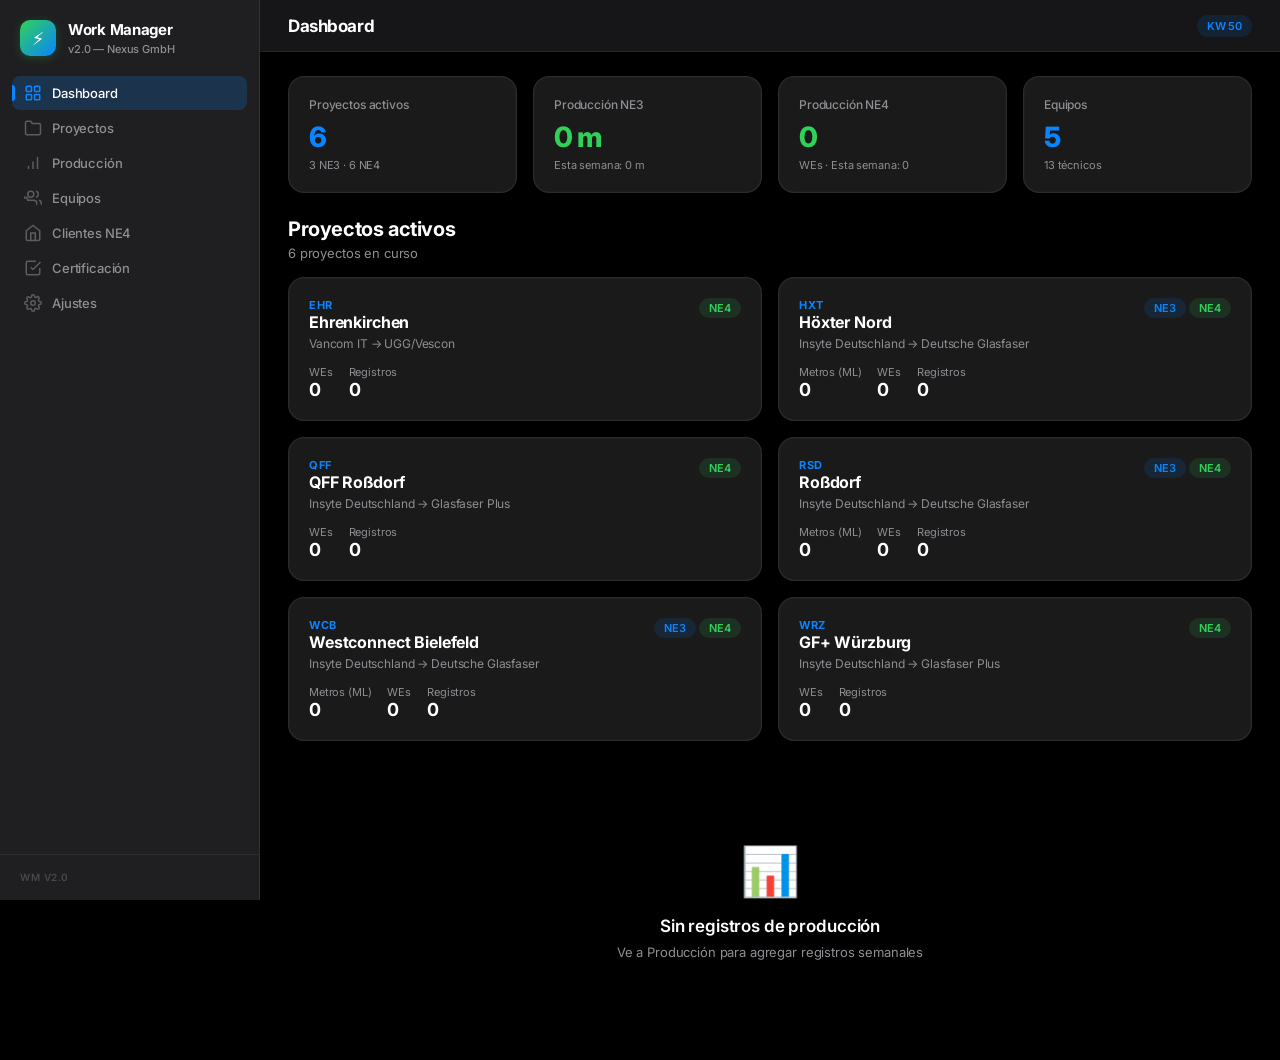
==== index.html @ af204b36 "feat: Work Manager v2 — complete PWA with all views - Apple-inspired dark theme (frosted glass, Inte" ====
<!DOCTYPE html>
<html lang="es">
<head>
    <meta charset="UTF-8">
    <meta name="viewport" content="width=device-width, initial-scale=1.0, viewport-fit=cover">
    <meta name="theme-color" content="#000000">
    <meta name="apple-mobile-web-app-capable" content="yes">
    <meta name="apple-mobile-web-app-status-bar-style" content="black-translucent">
    <title>Work Manager v2</title>
    <link rel="manifest" href="manifest.json">
    <link rel="icon" href="data:image/svg+xml,<svg xmlns='http://www.w3.org/2000/svg' viewBox='0 0 100 100'><text y='.9em' font-size='90'>⚡</text></svg>">
    <link href="https://fonts.googleapis.com/css2?family=Inter:wght@400;500;600;700;800&display=swap" rel="stylesheet">
    <link rel="stylesheet" href="css/main.css">
</head>
<body>
    <!-- Sidebar -->
    <aside class="sidebar" id="sidebar">
        <div class="sidebar-header">
            <div class="sidebar-brand">
                <div class="brand-icon">⚡</div>
                <div>
                    <h2>Work Manager</h2>
                    <span class="brand-sub">v2.0 — Nexus GmbH</span>
                </div>
            </div>
        </div>
        <nav class="sidebar-nav">
            <a class="nav-item active" data-view="dashboard" onclick="window.navigate('dashboard')">
                <svg viewBox="0 0 24 24" fill="none" stroke="currentColor" stroke-width="2"><rect x="3" y="3" width="7" height="7" rx="1"/><rect x="14" y="3" width="7" height="7" rx="1"/><rect x="3" y="14" width="7" height="7" rx="1"/><rect x="14" y="14" width="7" height="7" rx="1"/></svg>
                Dashboard
            </a>
            <a class="nav-item" data-view="projects" onclick="window.navigate('projects')">
                <svg viewBox="0 0 24 24" fill="none" stroke="currentColor" stroke-width="2"><path d="M22 19a2 2 0 01-2 2H4a2 2 0 01-2-2V5a2 2 0 012-2h5l2 3h9a2 2 0 012 2z"/></svg>
                Proyectos
            </a>
            <a class="nav-item" data-view="production" onclick="window.navigate('production')">
                <svg viewBox="0 0 24 24" fill="none" stroke="currentColor" stroke-width="2"><path d="M12 20V10M18 20V4M6 20v-4"/></svg>
                Producción
            </a>
            <a class="nav-item" data-view="teams" onclick="window.navigate('teams')">
                <svg viewBox="0 0 24 24" fill="none" stroke="currentColor" stroke-width="2"><path d="M17 21v-2a4 4 0 00-4-4H5a4 4 0 00-4-4v2"/><circle cx="9" cy="7" r="4"/><path d="M23 21v-2a4 4 0 00-3-3.87M16 3.13a4 4 0 010 7.75"/></svg>
                Equipos
            </a>
            <a class="nav-item" data-view="clients" onclick="window.navigate('clients')">
                <svg viewBox="0 0 24 24" fill="none" stroke="currentColor" stroke-width="2"><path d="M3 9l9-7 9 7v11a2 2 0 01-2 2H5a2 2 0 01-2-2z"/><polyline points="9 22 9 12 15 12 15 22"/></svg>
                Clientes NE4
            </a>
            <a class="nav-item" data-view="certification" onclick="window.navigate('certification')">
                <svg viewBox="0 0 24 24" fill="none" stroke="currentColor" stroke-width="2"><path d="M9 11l3 3L22 4"/><path d="M21 12v7a2 2 0 01-2 2H5a2 2 0 01-2-2V5a2 2 0 012-2h11"/></svg>
                Certificación
            </a>
            <a class="nav-item" data-view="settings" onclick="window.navigate('settings')">
                <svg viewBox="0 0 24 24" fill="none" stroke="currentColor" stroke-width="2"><circle cx="12" cy="12" r="3"/><path d="M19.4 15a1.65 1.65 0 00.33 1.82l.06.06a2 2 0 010 2.83 2 2 0 01-2.83 0l-.06-.06a1.65 1.65 0 00-1.82-.33 1.65 1.65 0 00-1 1.51V21a2 2 0 01-4 0v-.09A1.65 1.65 0 009 19.4a1.65 1.65 0 00-1.82.33l-.06.06a2 2 0 01-2.83-2.83l.06-.06A1.65 1.65 0 004.68 15a1.65 1.65 0 00-1.51-1H3a2 2 0 010-4h.09A1.65 1.65 0 004.6 9a1.65 1.65 0 00-.33-1.82l-.06-.06a2 2 0 012.83-2.83l.06.06A1.65 1.65 0 009 4.68a1.65 1.65 0 001-1.51V3a2 2 0 014 0v.09a1.65 1.65 0 001 1.51 1.65 1.65 0 001.82-.33l.06-.06a2 2 0 012.83 2.83l-.06.06A1.65 1.65 0 0019.4 9a1.65 1.65 0 001.51 1H21a2 2 0 010 4h-.09a1.65 1.65 0 00-1.51 1z"/></svg>
                Ajustes
            </a>
        </nav>
        <div class="sidebar-footer">
            <span class="version-label">WM v2.0</span>
        </div>
    </aside>
    <div class="sidebar-overlay" id="sidebarOverlay" onclick="window.toggleSidebar()"></div>

    <!-- Main -->
    <main class="main">
        <header class="topbar">
            <div class="topbar-left">
                <button class="menu-toggle" onclick="window.toggleSidebar()">
                    <svg width="20" height="20" viewBox="0 0 24 24" fill="none" stroke="currentColor" stroke-width="2"><line x1="3" y1="12" x2="21" y2="12"/><line x1="3" y1="6" x2="21" y2="6"/><line x1="3" y1="18" x2="21" y2="18"/></svg>
                </button>
                <h1 id="pageTitle">Dashboard</h1>
            </div>
            <div class="topbar-right">
                <span class="kw-badge" id="currentKW"></span>
            </div>
        </header>
        <div class="content">
            <div id="view-dashboard" class="view active"></div>
            <div id="view-projects" class="view"></div>
            <div id="view-production" class="view"></div>
            <div id="view-teams" class="view"></div>
            <div id="view-clients" class="view"></div>
            <div id="view-certification" class="view"></div>
            <div id="view-settings" class="view"></div>
        </div>
    </main>

    <!-- Modal -->
    <div class="modal-overlay" id="modalOverlay" onclick="window.closeModal()">
        <div class="modal" onclick="event.stopPropagation()">
            <div class="modal-header">
                <h3 id="modalTitle"></h3>
                <button class="modal-close" onclick="window.closeModal()">&times;</button>
            </div>
            <div class="modal-body" id="modalBody"></div>
            <div class="modal-footer" id="modalFooter"></div>
        </div>
    </div>

    <!-- Toast -->
    <div id="toastContainer" class="toast-container"></div>

    <script src="data/projects.js"></script>
    <script src="data/prices.js"></script>
    <script src="js/i18n.js"></script>
    <script src="js/db.js"></script>
    <script src="js/app.js"></script>
    <script src="js/dashboard.js"></script>
    <script src="js/projects.js"></script>
    <script src="js/production.js"></script>
    <script src="js/teams.js"></script>
    <script src="js/clients.js"></script>
    <script src="js/certification.js"></script>
    <script src="js/settings.js"></script>
</body>
</html>
---- css/main.css ----
/* ============================================
   WORK MANAGER v2.0 — Apple-Inspired Dark Theme
   ============================================ */

:root {
    --bg-primary: #000000;
    --bg-secondary: #1c1c1e;
    --bg-tertiary: #2c2c2e;
    --bg-card: rgba(44, 44, 46, 0.6);
    --bg-hover: rgba(255, 255, 255, 0.06);
    --bg-glass: rgba(44, 44, 46, 0.72);
    --border: rgba(255, 255, 255, 0.08);
    --border-light: rgba(255, 255, 255, 0.12);
    --separator: rgba(255, 255, 255, 0.06);

    --green: #30d158;
    --green-dim: rgba(48, 209, 88, 0.12);
    --blue: #0a84ff;
    --blue-dim: rgba(10, 132, 255, 0.12);
    --orange: #ff9f0a;
    --orange-dim: rgba(255, 159, 10, 0.12);
    --red: #ff453a;
    --red-dim: rgba(255, 69, 58, 0.12);
    --yellow: #ffd60a;
    --purple: #bf5af2;
    --cyan: #64d2ff;
    --teal: #6ac4dc;

    --text-primary: #ffffff;
    --text-secondary: #8e8e93;
    --text-tertiary: #48484a;

    --radius: 12px;
    --radius-sm: 8px;
    --radius-lg: 16px;
    --radius-xl: 20px;

    --sidebar-w: 260px;
    --topbar-h: 52px;

    --ease: cubic-bezier(0.25, 0.46, 0.45, 0.94);
    --spring: cubic-bezier(0.34, 1.56, 0.64, 1);
    --transition: 0.22s var(--ease);

    --shadow-sm: 0 1px 3px rgba(0,0,0,0.4), 0 0 0 0.5px rgba(255,255,255,0.04) inset;
    --shadow-md: 0 4px 16px rgba(0,0,0,0.5), 0 0 0 0.5px rgba(255,255,255,0.04) inset;
    --shadow-lg: 0 16px 48px rgba(0,0,0,0.6), 0 0 0 0.5px rgba(255,255,255,0.06) inset;
}

*, *::before, *::after { margin: 0; padding: 0; box-sizing: border-box; }
html { font-size: 14px; -webkit-text-size-adjust: 100%; }
body {
    font-family: 'Inter', -apple-system, BlinkMacSystemFont, system-ui, sans-serif;
    background: var(--bg-primary);
    color: var(--text-primary);
    display: flex;
    min-height: 100vh;
    overflow-x: hidden;
    -webkit-font-smoothing: antialiased;
    letter-spacing: -0.01em;
}

::-webkit-scrollbar { width: 7px; height: 7px; }
::-webkit-scrollbar-track { background: transparent; }
::-webkit-scrollbar-thumb { background: rgba(255,255,255,0.15); border-radius: 4px; }

/* ===== SIDEBAR ===== */
.sidebar {
    width: var(--sidebar-w);
    background: var(--bg-glass);
    backdrop-filter: blur(40px) saturate(180%);
    -webkit-backdrop-filter: blur(40px) saturate(180%);
    border-right: 0.5px solid var(--border);
    display: flex;
    flex-direction: column;
    position: fixed;
    height: 100vh;
    z-index: 100;
    transition: transform 0.35s var(--ease);
}

.sidebar-header { padding: 20px 20px 16px; }
.sidebar-brand { display: flex; align-items: center; gap: 12px; }
.brand-icon {
    width: 36px; height: 36px;
    background: linear-gradient(135deg, #30d158, #0a84ff);
    border-radius: 10px;
    display: flex; align-items: center; justify-content: center;
    font-size: 18px;
    box-shadow: 0 2px 8px rgba(48, 209, 88, 0.25);
}
.sidebar-brand h2 { font-size: 15px; font-weight: 700; letter-spacing: -0.02em; }
.brand-sub { font-size: 11px; color: var(--text-secondary); font-weight: 500; }

.sidebar-nav {
    flex: 1; padding: 4px 12px; overflow-y: auto;
    display: flex; flex-direction: column; gap: 1px;
}

.nav-item {
    display: flex; align-items: center; gap: 10px;
    padding: 8px 12px; cursor: pointer;
    color: var(--text-secondary); border-radius: 8px;
    transition: all var(--transition);
    text-decoration: none; font-size: 13px; font-weight: 500;
    position: relative;
}
.nav-item:hover { background: var(--bg-hover); color: var(--text-primary); }
.nav-item.active { color: #fff; background: rgba(10, 132, 255, 0.2); }
.nav-item.active::before {
    content: ''; position: absolute; left: 0; top: 50%; transform: translateY(-50%);
    width: 3px; height: 16px; background: var(--blue); border-radius: 0 3px 3px 0;
}
.nav-item svg { width: 18px; height: 18px; flex-shrink: 0; opacity: 0.55; }
.nav-item:hover svg { opacity: 0.8; }
.nav-item.active svg { opacity: 1; color: var(--blue); }

.sidebar-footer {
    padding: 12px 20px 16px;
    border-top: 0.5px solid var(--separator);
}
.version-label { font-size: 10px; color: var(--text-tertiary); font-weight: 600; letter-spacing: 0.5px; text-transform: uppercase; }

.sidebar-overlay {
    display: none; position: fixed; inset: 0;
    background: rgba(0,0,0,0.5); z-index: 99;
    backdrop-filter: blur(4px);
}

/* ===== MAIN ===== */
.main {
    margin-left: var(--sidebar-w); flex: 1;
    min-height: 100vh; display: flex; flex-direction: column;
    background: var(--bg-primary);
}

.topbar {
    height: var(--topbar-h); padding: 0 28px;
    display: flex; align-items: center; justify-content: space-between;
    background: rgba(28, 28, 30, 0.8);
    backdrop-filter: blur(20px) saturate(180%);
    -webkit-backdrop-filter: blur(20px) saturate(180%);
    border-bottom: 0.5px solid var(--separator);
    position: sticky; top: 0; z-index: 50;
}
.topbar-left { display: flex; align-items: center; gap: 14px; }
.topbar-left h1 { font-size: 17px; font-weight: 700; letter-spacing: -0.025em; }
.topbar-right { display: flex; align-items: center; gap: 10px; }

.menu-toggle {
    display: none; background: none; border: none;
    color: var(--text-primary); cursor: pointer; padding: 6px; border-radius: 8px;
}

.kw-badge {
    font-size: 11px; font-weight: 600; color: var(--blue);
    background: var(--blue-dim); padding: 4px 10px; border-radius: 20px;
}

.content { flex: 1; padding: 24px 28px 40px; max-width: 1400px; width: 100%; }

.view { display: none; animation: viewFadeIn 0.3s var(--ease); }
.view.active { display: block; }
@keyframes viewFadeIn {
    from { opacity: 0; transform: translateY(8px); }
    to { opacity: 1; transform: none; }
}

/* ===== CARDS ===== */
.card {
    background: var(--bg-card);
    backdrop-filter: blur(20px);
    -webkit-backdrop-filter: blur(20px);
    border: 0.5px solid var(--border);
    border-radius: var(--radius-lg);
    padding: 20px;
    box-shadow: var(--shadow-sm);
    transition: all var(--transition);
}
.card:hover { border-color: var(--border-light); }
.card-header { display: flex; align-items: center; justify-content: space-between; margin-bottom: 16px; }
.card-title { font-size: 13px; font-weight: 600; color: var(--text-secondary); text-transform: uppercase; letter-spacing: 0.5px; }

/* ===== KPI CARDS ===== */
.kpi-grid { display: grid; grid-template-columns: repeat(auto-fit, minmax(200px, 1fr)); gap: 16px; margin-bottom: 24px; }
.kpi-card {
    background: var(--bg-card);
    backdrop-filter: blur(20px);
    border: 0.5px solid var(--border);
    border-radius: var(--radius-lg);
    padding: 20px;
    box-shadow: var(--shadow-sm);
}
.kpi-label { font-size: 12px; color: var(--text-secondary); font-weight: 500; margin-bottom: 8px; }
.kpi-value { font-size: 28px; font-weight: 800; letter-spacing: -0.03em; }
.kpi-sub { font-size: 11px; color: var(--text-secondary); margin-top: 4px; }
.kpi-value.green { color: var(--green); }
.kpi-value.blue { color: var(--blue); }
.kpi-value.orange { color: var(--orange); }
.kpi-value.red { color: var(--red); }

/* ===== BUTTONS ===== */
.btn {
    padding: 8px 18px; border: none; border-radius: 20px;
    cursor: pointer; font-size: 13px; font-weight: 600;
    transition: all var(--transition); display: inline-flex;
    align-items: center; gap: 6px;
}
.btn-primary { background: var(--blue); color: #fff; }
.btn-primary:hover { background: #0070e0; }
.btn-secondary { background: var(--bg-tertiary); color: var(--text-primary); border: 0.5px solid var(--border); }
.btn-secondary:hover { background: var(--bg-hover); }
.btn-success { background: var(--green); color: #000; }
.btn-danger { background: var(--red); color: #fff; }
.btn-sm { padding: 5px 12px; font-size: 12px; }
.btn-icon { padding: 6px 10px; }

/* ===== TABLES ===== */
.table-wrap { overflow-x: auto; border-radius: var(--radius); border: 0.5px solid var(--border); }
table { width: 100%; border-collapse: collapse; font-size: 13px; }
thead th {
    background: var(--bg-secondary); padding: 10px 14px;
    text-align: left; font-weight: 600; color: var(--text-secondary);
    font-size: 11px; text-transform: uppercase; letter-spacing: 0.5px;
    border-bottom: 0.5px solid var(--border); white-space: nowrap;
}
tbody td {
    padding: 10px 14px; border-bottom: 0.5px solid var(--separator);
    color: var(--text-primary);
}
tbody tr:hover { background: var(--bg-hover); }
tbody tr:last-child td { border-bottom: none; }

/* ===== FORMS ===== */
.form-group { margin-bottom: 16px; }
.form-label { display: block; font-size: 12px; font-weight: 600; color: var(--text-secondary); margin-bottom: 6px; }
.form-input, .form-select, .form-textarea {
    width: 100%; padding: 10px 14px;
    background: var(--bg-secondary); border: 0.5px solid var(--border);
    border-radius: var(--radius-sm); color: var(--text-primary);
    font-size: 14px; font-family: inherit;
    transition: border-color var(--transition);
}
.form-input:focus, .form-select:focus, .form-textarea:focus {
    outline: none; border-color: var(--blue);
}
.form-select { appearance: none; cursor: pointer; }
.form-textarea { resize: vertical; min-height: 80px; }

/* ===== DROPDOWN CHECKBOX FILTER ===== */
.filter-bar { display: flex; flex-wrap: wrap; gap: 10px; margin-bottom: 20px; }
.dropdown-filter { position: relative; }
.dropdown-btn {
    padding: 7px 14px; background: var(--bg-secondary);
    border: 0.5px solid var(--border); border-radius: 20px;
    color: var(--text-secondary); font-size: 12px; font-weight: 500;
    cursor: pointer; display: flex; align-items: center; gap: 6px;
    transition: all var(--transition); white-space: nowrap;
}
.dropdown-btn:hover, .dropdown-btn.active { border-color: var(--blue); color: var(--text-primary); }
.dropdown-btn .count {
    background: var(--blue); color: #fff; font-size: 10px;
    padding: 1px 6px; border-radius: 10px; font-weight: 700;
}
.dropdown-panel {
    display: none; position: absolute; top: calc(100% + 6px); left: 0;
    background: var(--bg-secondary); border: 0.5px solid var(--border-light);
    border-radius: var(--radius); padding: 8px 0; min-width: 200px;
    z-index: 200; box-shadow: var(--shadow-lg);
    max-height: 300px; overflow-y: auto;
}
.dropdown-panel.open { display: block; }
.dropdown-option {
    display: flex; align-items: center; gap: 10px;
    padding: 8px 14px; cursor: pointer; font-size: 13px;
    transition: background var(--transition);
}
.dropdown-option:hover { background: var(--bg-hover); }
.dropdown-option input[type="checkbox"] {
    accent-color: var(--blue); width: 16px; height: 16px; cursor: pointer;
}

/* ===== PROGRESS BAR ===== */
.progress-bar { height: 6px; background: var(--bg-tertiary); border-radius: 3px; overflow: hidden; }
.progress-fill { height: 100%; border-radius: 3px; transition: width 0.5s var(--ease); }
.progress-fill.green { background: var(--green); }
.progress-fill.blue { background: var(--blue); }
.progress-fill.orange { background: var(--orange); }
.progress-fill.red { background: var(--red); }

/* ===== STATUS BADGES ===== */
.badge {
    display: inline-flex; align-items: center; gap: 4px;
    padding: 3px 10px; border-radius: 20px;
    font-size: 11px; font-weight: 600;
}
.badge-green { background: var(--green-dim); color: var(--green); }
.badge-orange { background: var(--orange-dim); color: var(--orange); }
.badge-red { background: var(--red-dim); color: var(--red); }
.badge-blue { background: var(--blue-dim); color: var(--blue); }

/* ===== SECTION HEADERS ===== */
.section-header {
    display: flex; align-items: center; justify-content: space-between;
    margin-bottom: 16px;
}
.section-title { font-size: 20px; font-weight: 700; letter-spacing: -0.02em; }
.section-sub { font-size: 13px; color: var(--text-secondary); margin-top: 4px; }

/* ===== PROJECT CARDS GRID ===== */
.project-grid { display: grid; grid-template-columns: repeat(auto-fill, minmax(320px, 1fr)); gap: 16px; }
.project-card {
    background: var(--bg-card);
    backdrop-filter: blur(20px);
    border: 0.5px solid var(--border);
    border-radius: var(--radius-lg);
    padding: 20px; cursor: pointer;
    transition: all var(--transition);
    box-shadow: var(--shadow-sm);
}
.project-card:hover { border-color: var(--border-light); transform: translateY(-2px); box-shadow: var(--shadow-md); }
.project-card-header { display: flex; justify-content: space-between; align-items: flex-start; margin-bottom: 12px; }
.project-code { font-size: 11px; font-weight: 700; color: var(--blue); letter-spacing: 0.5px; text-transform: uppercase; }
.project-name { font-size: 16px; font-weight: 700; margin-bottom: 4px; }
.project-meta { font-size: 12px; color: var(--text-secondary); }
.project-stats { display: flex; gap: 16px; margin-top: 14px; }
.project-stat-label { font-size: 11px; color: var(--text-secondary); }
.project-stat-value { font-size: 18px; font-weight: 700; }

/* ===== TEAM CARDS ===== */
.team-grid { display: grid; grid-template-columns: repeat(auto-fill, minmax(280px, 1fr)); gap: 16px; }
.team-card {
    background: var(--bg-card);
    backdrop-filter: blur(20px);
    border: 0.5px solid var(--border);
    border-radius: var(--radius-lg);
    padding: 20px; box-shadow: var(--shadow-sm);
}
.team-name { font-size: 16px; font-weight: 700; margin-bottom: 4px; }
.team-assignment { font-size: 12px; color: var(--text-secondary); margin-bottom: 12px; }
.team-members { display: flex; flex-wrap: wrap; gap: 6px; margin-bottom: 12px; }
.member-chip {
    font-size: 11px; padding: 3px 10px; border-radius: 20px;
    background: var(--bg-tertiary); color: var(--text-secondary);
}

/* ===== GANTT-STYLE KW PLANNER ===== */
.gantt-wrap { overflow-x: auto; }
.gantt-table { border-collapse: collapse; width: 100%; }
.gantt-table th, .gantt-table td { padding: 8px 4px; text-align: center; font-size: 11px; border: 0.5px solid var(--separator); }
.gantt-table th { background: var(--bg-secondary); color: var(--text-secondary); font-weight: 600; }
.gantt-cell-active { background: var(--blue-dim); border-radius: 4px; }
.gantt-cell-label { text-align: left; padding-left: 12px !important; font-weight: 600; white-space: nowrap; min-width: 120px; }

/* ===== MODAL ===== */
.modal-overlay {
    display: none; position: fixed; inset: 0;
    background: rgba(0,0,0,0.6); z-index: 500;
    align-items: center; justify-content: center;
    backdrop-filter: blur(8px);
}
.modal-overlay.open { display: flex; }
.modal {
    background: var(--bg-secondary); border: 0.5px solid var(--border-light);
    border-radius: var(--radius-xl); padding: 0;
    width: 90%; max-width: 600px; max-height: 80vh;
    box-shadow: var(--shadow-lg); overflow: hidden;
    display: flex; flex-direction: column;
}
.modal-header {
    display: flex; align-items: center; justify-content: space-between;
    padding: 20px 24px; border-bottom: 0.5px solid var(--separator);
}
.modal-header h3 { font-size: 17px; font-weight: 700; }
.modal-close {
    background: none; border: none; color: var(--text-secondary);
    font-size: 24px; cursor: pointer; padding: 4px;
}
.modal-body { padding: 20px 24px; overflow-y: auto; flex: 1; }
.modal-footer { padding: 16px 24px; border-top: 0.5px solid var(--separator); display: flex; justify-content: flex-end; gap: 10px; }

/* ===== TOAST ===== */
.toast-container { position: fixed; bottom: 24px; right: 24px; z-index: 600; display: flex; flex-direction: column; gap: 8px; }
.toast {
    background: var(--bg-secondary); border: 0.5px solid var(--border-light);
    border-radius: var(--radius); padding: 12px 18px;
    font-size: 13px; box-shadow: var(--shadow-md);
    animation: toastIn 0.3s var(--ease);
}
.toast.success { border-left: 3px solid var(--green); }
.toast.error { border-left: 3px solid var(--red); }
.toast.info { border-left: 3px solid var(--blue); }
@keyframes toastIn {
    from { opacity: 0; transform: translateY(10px); }
    to { opacity: 1; transform: none; }
}

/* ===== TABS ===== */
.tabs { display: flex; gap: 2px; margin-bottom: 20px; background: var(--bg-secondary); border-radius: var(--radius-sm); padding: 3px; }
.tab {
    padding: 7px 16px; border-radius: 6px; font-size: 13px;
    font-weight: 500; color: var(--text-secondary); cursor: pointer;
    transition: all var(--transition); border: none; background: none;
}
.tab.active { background: var(--bg-tertiary); color: var(--text-primary); }
.tab:hover:not(.active) { color: var(--text-primary); }

/* ===== HIERARCHY TREE ===== */
.tree-group { margin-bottom: 16px; }
.tree-header {
    display: flex; align-items: center; gap: 8px;
    padding: 10px 14px; cursor: pointer; border-radius: var(--radius-sm);
    transition: background var(--transition);
}
.tree-header:hover { background: var(--bg-hover); }
.tree-header .arrow { transition: transform var(--transition); font-size: 12px; color: var(--text-secondary); }
.tree-header .arrow.open { transform: rotate(90deg); }
.tree-header .label { font-weight: 600; }
.tree-children { padding-left: 20px; }
.tree-children.collapsed { display: none; }

/* ===== EMPTY STATE ===== */
.empty-state {
    text-align: center; padding: 60px 20px; color: var(--text-secondary);
}
.empty-state .icon { font-size: 48px; margin-bottom: 16px; }
.empty-state .title { font-size: 17px; font-weight: 600; color: var(--text-primary); margin-bottom: 8px; }
.empty-state .desc { font-size: 13px; }

/* ===== FILE UPLOAD ===== */
.upload-zone {
    border: 2px dashed var(--border-light); border-radius: var(--radius-lg);
    padding: 40px; text-align: center; cursor: pointer;
    transition: all var(--transition);
}
.upload-zone:hover { border-color: var(--blue); background: var(--blue-dim); }
.upload-zone .icon { font-size: 36px; margin-bottom: 12px; }
.upload-zone .label { font-size: 14px; font-weight: 600; }
.upload-zone .hint { font-size: 12px; color: var(--text-secondary); margin-top: 4px; }

/* ===== RESPONSIVE ===== */
@media (max-width: 768px) {
    .sidebar { transform: translateX(-100%); }
    .sidebar.open { transform: translateX(0); }
    .sidebar-overlay.open { display: block; }
    .main { margin-left: 0; }
    .menu-toggle { display: block; }
    .content { padding: 16px; }
    .topbar { padding: 0 16px; }
    .kpi-grid { grid-template-columns: repeat(2, 1fr); }
    .project-grid { grid-template-columns: 1fr; }
    .team-grid { grid-template-columns: 1fr; }
    .filter-bar { gap: 8px; }
}

@media (max-width: 480px) {
    .kpi-grid { grid-template-columns: 1fr; }
    .kpi-value { font-size: 24px; }
}
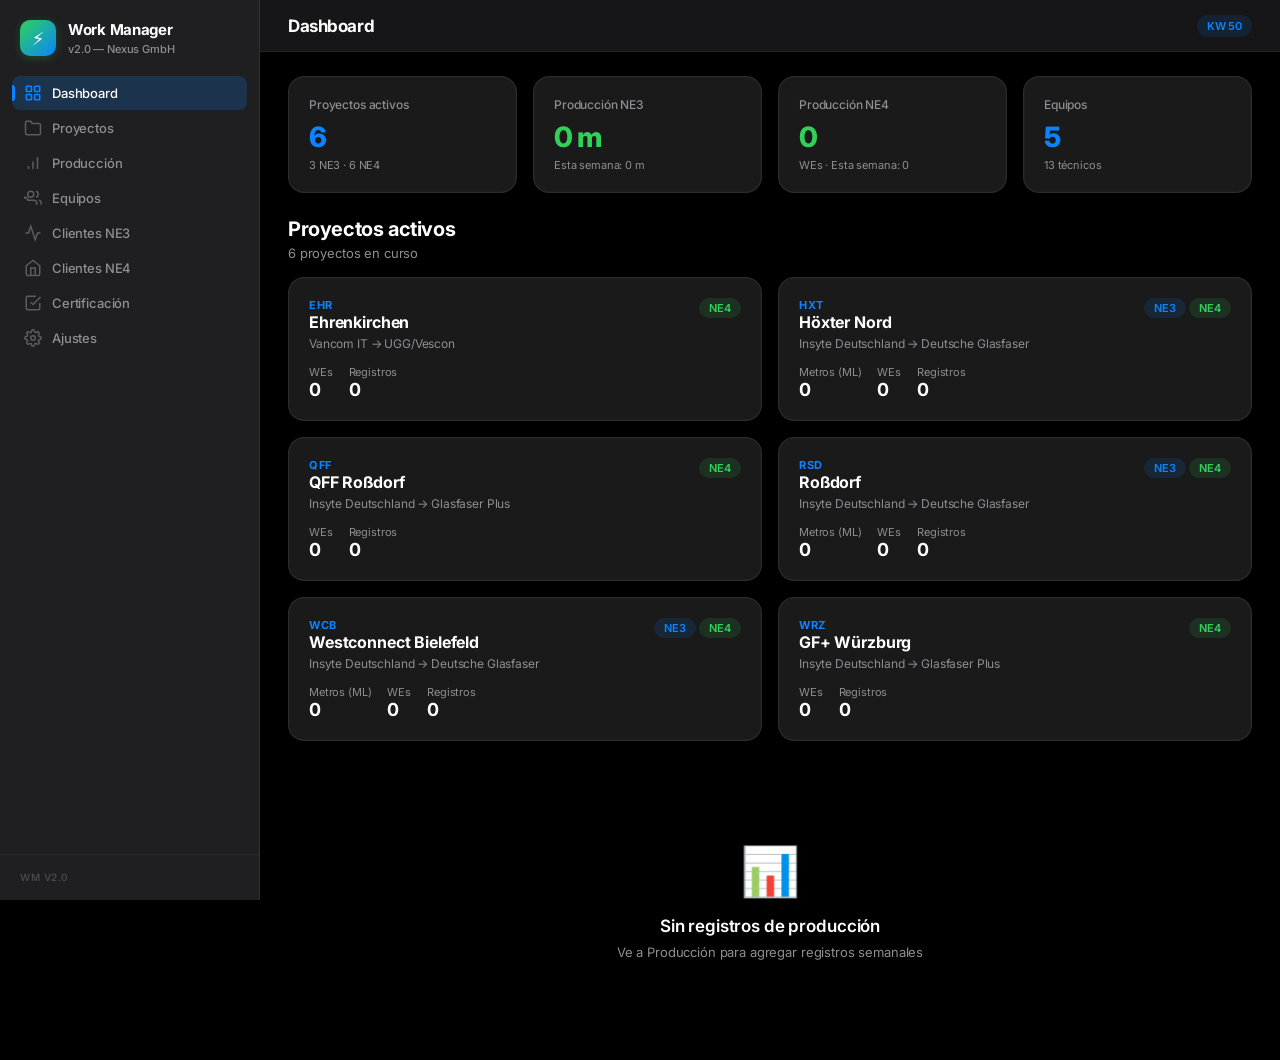
==== commit b719478c: "feat: migrate NE3 client/production logic from v1 - Add NE3 Clients view with GO FiberConnect CSV im" ====
--- a/index.html
+++ b/index.html
@@ -41,6 +41,10 @@
                 <svg viewBox="0 0 24 24" fill="none" stroke="currentColor" stroke-width="2"><path d="M17 21v-2a4 4 0 00-4-4H5a4 4 0 00-4-4v2"/><circle cx="9" cy="7" r="4"/><path d="M23 21v-2a4 4 0 00-3-3.87M16 3.13a4 4 0 010 7.75"/></svg>
                 Equipos
             </a>
+            <a class="nav-item" data-view="ne3clients" onclick="window.navigate('ne3clients')">
+                <svg viewBox="0 0 24 24" fill="none" stroke="currentColor" stroke-width="2"><path d="M22 12h-4l-3 9L9 3l-3 9H2"/></svg>
+                Clientes NE3
+            </a>
             <a class="nav-item" data-view="clients" onclick="window.navigate('clients')">
                 <svg viewBox="0 0 24 24" fill="none" stroke="currentColor" stroke-width="2"><path d="M3 9l9-7 9 7v11a2 2 0 01-2 2H5a2 2 0 01-2-2z"/><polyline points="9 22 9 12 15 12 15 22"/></svg>
                 Clientes NE4
@@ -78,6 +82,7 @@
             <div id="view-projects" class="view"></div>
             <div id="view-production" class="view"></div>
             <div id="view-teams" class="view"></div>
+            <div id="view-ne3clients" class="view"></div>
             <div id="view-clients" class="view"></div>
             <div id="view-certification" class="view"></div>
             <div id="view-settings" class="view"></div>
@@ -108,6 +113,7 @@
     <script src="js/projects.js"></script>
     <script src="js/production.js"></script>
     <script src="js/teams.js"></script>
+    <script src="js/ne3clients.js"></script>
     <script src="js/clients.js"></script>
     <script src="js/certification.js"></script>
     <script src="js/settings.js"></script>
--- a/css/main.css
+++ b/css/main.css
@@ -438,6 +438,46 @@
 .upload-zone .label { font-size: 14px; font-weight: 600; }
 .upload-zone .hint { font-size: 12px; color: var(--text-secondary); margin-top: 4px; }
 
+/* ===== NE3 DROPDOWN CHECKBOX FILTERS ===== */
+.filter-drop { position: relative; display: inline-block; }
+.filter-btn {
+    padding: 6px 14px; background: var(--bg-secondary);
+    border: 0.5px solid var(--border); border-radius: 20px;
+    color: var(--text-secondary); font-size: 12px; font-weight: 500;
+    cursor: pointer; display: inline-flex; align-items: center; gap: 6px;
+    transition: all var(--transition); white-space: nowrap;
+}
+.filter-btn:hover, .filter-btn.active { border-color: var(--blue); color: var(--text-primary); }
+.filter-count {
+    background: var(--blue); color: #fff; font-size: 10px;
+    padding: 1px 6px; border-radius: 10px; font-weight: 700;
+    min-width: 16px; text-align: center;
+}
+.filter-count:empty { display: none; }
+.filter-menu {
+    display: none; position: absolute; top: calc(100% + 6px); left: 0;
+    background: var(--bg-secondary); border: 0.5px solid var(--border-light);
+    border-radius: var(--radius); padding: 6px 0; min-width: 180px;
+    z-index: 200; box-shadow: var(--shadow-lg);
+    max-height: 280px; overflow-y: auto;
+}
+.filter-menu.open { display: block; }
+.filter-check-label {
+    display: flex; align-items: center; gap: 8px;
+    padding: 6px 14px; cursor: pointer; font-size: 12px;
+    transition: background var(--transition);
+}
+.filter-check-label:hover { background: var(--bg-hover); }
+.filter-check-label input[type="checkbox"] {
+    accent-color: var(--blue); width: 15px; height: 15px; cursor: pointer;
+}
+
+/* ===== NE3 PHASE & CONTRACT BADGES ===== */
+.ne3-badge-contract {
+    background: var(--bg-tertiary); color: var(--text-secondary);
+    font-size: 11px; font-weight: 600;
+}
+
 /* ===== RESPONSIVE ===== */
 @media (max-width: 768px) {
     .sidebar { transform: translateX(-100%); }
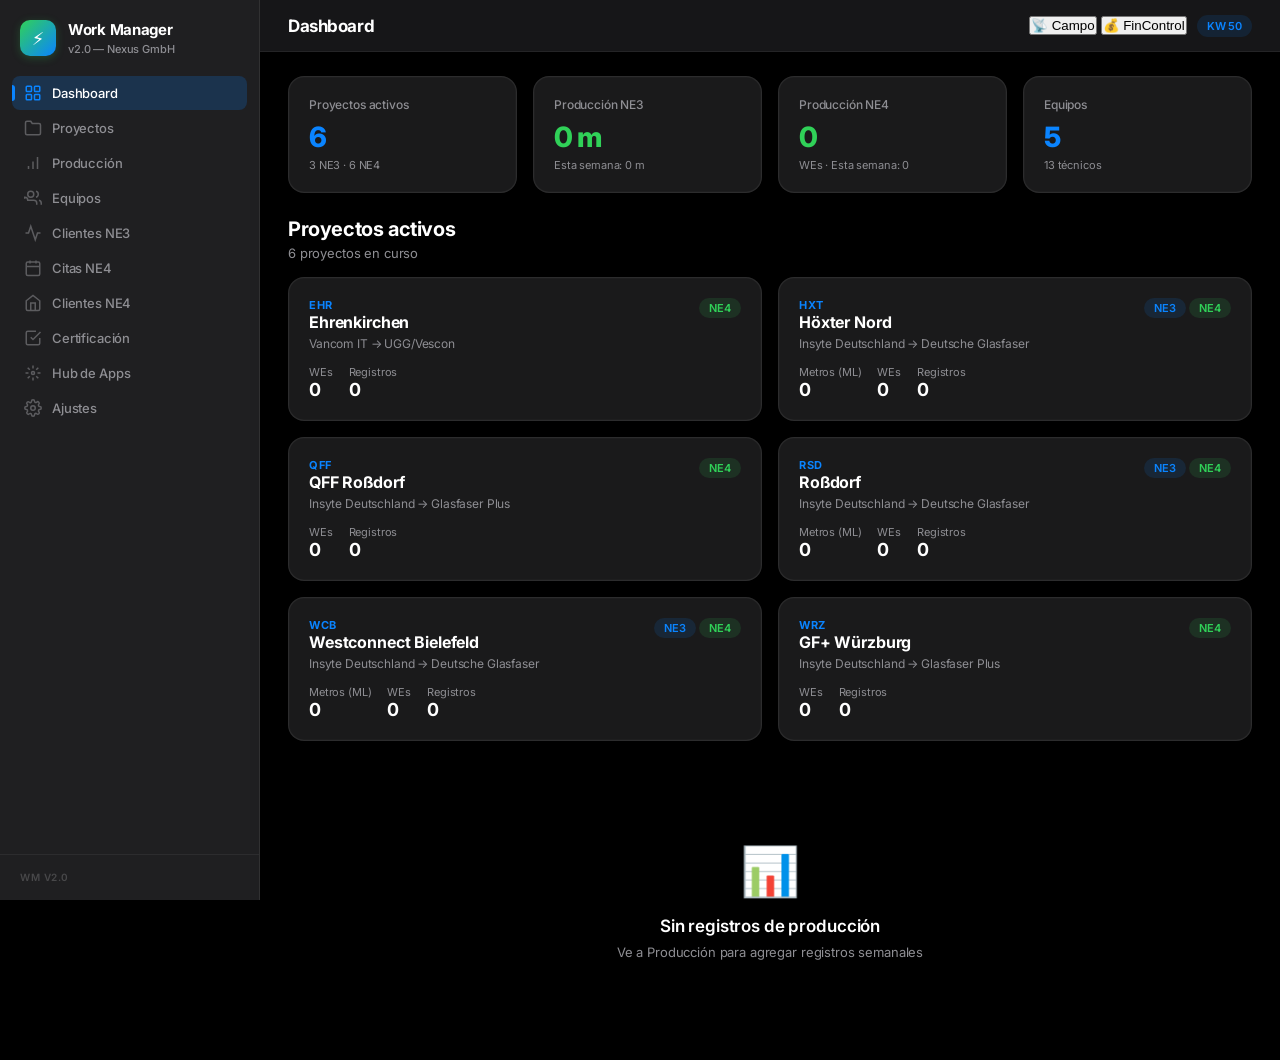
==== commit bbe8d2e3: "feat: add Field Report Admin to hub" ====
--- a/index.html
+++ b/index.html
@@ -45,6 +45,10 @@
                 <svg viewBox="0 0 24 24" fill="none" stroke="currentColor" stroke-width="2"><path d="M22 12h-4l-3 9L9 3l-3 9H2"/></svg>
                 Clientes NE3
             </a>
+            <a class="nav-item" data-view="ne4citas" onclick="window.navigate('ne4citas')">
+                <svg viewBox="0 0 24 24" fill="none" stroke="currentColor" stroke-width="2"><rect x="3" y="4" width="18" height="18" rx="2" ry="2"/><line x1="16" y1="2" x2="16" y2="6"/><line x1="8" y1="2" x2="8" y2="6"/><line x1="3" y1="10" x2="21" y2="10"/></svg>
+                Citas NE4
+            </a>
             <a class="nav-item" data-view="clients" onclick="window.navigate('clients')">
                 <svg viewBox="0 0 24 24" fill="none" stroke="currentColor" stroke-width="2"><path d="M3 9l9-7 9 7v11a2 2 0 01-2 2H5a2 2 0 01-2-2z"/><polyline points="9 22 9 12 15 12 15 22"/></svg>
                 Clientes NE4
@@ -52,6 +56,10 @@
             <a class="nav-item" data-view="certification" onclick="window.navigate('certification')">
                 <svg viewBox="0 0 24 24" fill="none" stroke="currentColor" stroke-width="2"><path d="M9 11l3 3L22 4"/><path d="M21 12v7a2 2 0 01-2 2H5a2 2 0 01-2-2V5a2 2 0 012-2h11"/></svg>
                 Certificación
+            </a>
+            <a class="nav-item" data-view="hub" onclick="window.navigate('hub')">
+                <svg viewBox="0 0 24 24" fill="none" stroke="currentColor" stroke-width="2"><circle cx="12" cy="12" r="2"/><path d="M12 2v4M12 18v4M4.93 4.93l2.83 2.83M16.24 16.24l2.83 2.83M2 12h4M18 12h4M4.93 19.07l2.83-2.83M16.24 7.76l2.83-2.83"/></svg>
+                Hub de Apps
             </a>
             <a class="nav-item" data-view="settings" onclick="window.navigate('settings')">
                 <svg viewBox="0 0 24 24" fill="none" stroke="currentColor" stroke-width="2"><circle cx="12" cy="12" r="3"/><path d="M19.4 15a1.65 1.65 0 00.33 1.82l.06.06a2 2 0 010 2.83 2 2 0 01-2.83 0l-.06-.06a1.65 1.65 0 00-1.82-.33 1.65 1.65 0 00-1 1.51V21a2 2 0 01-4 0v-.09A1.65 1.65 0 009 19.4a1.65 1.65 0 00-1.82.33l-.06.06a2 2 0 01-2.83-2.83l.06-.06A1.65 1.65 0 004.68 15a1.65 1.65 0 00-1.51-1H3a2 2 0 010-4h.09A1.65 1.65 0 004.6 9a1.65 1.65 0 00-.33-1.82l-.06-.06a2 2 0 012.83-2.83l.06.06A1.65 1.65 0 009 4.68a1.65 1.65 0 001-1.51V3a2 2 0 014 0v.09a1.65 1.65 0 001 1.51 1.65 1.65 0 001.82-.33l.06-.06a2 2 0 012.83 2.83l-.06.06A1.65 1.65 0 0019.4 9a1.65 1.65 0 001.51 1H21a2 2 0 010 4h-.09a1.65 1.65 0 00-1.51 1z"/></svg>
@@ -74,6 +82,10 @@
                 <h1 id="pageTitle">Dashboard</h1>
             </div>
             <div class="topbar-right">
+                <div class="topbar-quick-links">
+                    <button class="quick-link-btn" title="Campo — Field Control" onclick="window.navigate('hub')">📡 Campo</button>
+                    <button class="quick-link-btn quick-link-btn-finance" title="FinControl" onclick="window.open('https://umtelkomd-finance.web.app','_blank')">💰 FinControl</button>
+                </div>
                 <span class="kw-badge" id="currentKW"></span>
             </div>
         </header>
@@ -83,8 +95,10 @@
             <div id="view-production" class="view"></div>
             <div id="view-teams" class="view"></div>
             <div id="view-ne3clients" class="view"></div>
+            <div id="view-ne4citas" class="view"></div>
             <div id="view-clients" class="view"></div>
             <div id="view-certification" class="view"></div>
+            <div id="view-hub" class="view"></div>
             <div id="view-settings" class="view"></div>
         </div>
     </main>
@@ -114,8 +128,10 @@
     <script src="js/production.js"></script>
     <script src="js/teams.js"></script>
     <script src="js/ne3clients.js"></script>
+    <script src="js/ne4citas.js"></script>
     <script src="js/clients.js"></script>
     <script src="js/certification.js"></script>
     <script src="js/settings.js"></script>
+    <script src="js/hub.js"></script>
 </body>
 </html>
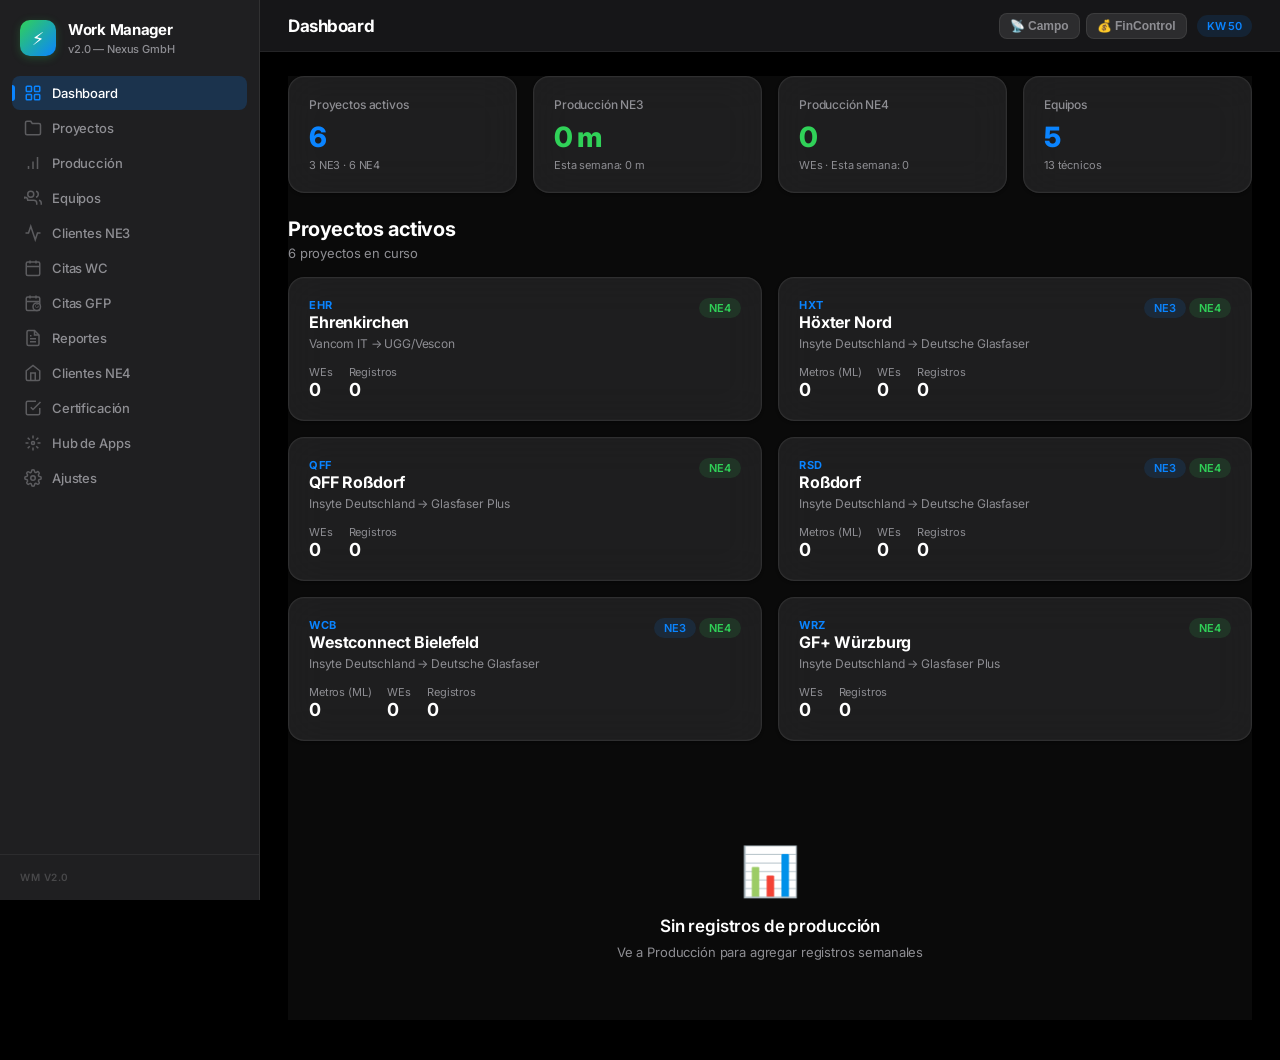
==== commit bc59da94: "feat: add Field Reports module - js/fieldreports.js: new module with date filter, KPIs, team-grouped" ====
--- a/index.html
+++ b/index.html
@@ -47,7 +47,15 @@
             </a>
             <a class="nav-item" data-view="ne4citas" onclick="window.navigate('ne4citas')">
                 <svg viewBox="0 0 24 24" fill="none" stroke="currentColor" stroke-width="2"><rect x="3" y="4" width="18" height="18" rx="2" ry="2"/><line x1="16" y1="2" x2="16" y2="6"/><line x1="8" y1="2" x2="8" y2="6"/><line x1="3" y1="10" x2="21" y2="10"/></svg>
-                Citas NE4
+                Citas WC
+            </a>
+            <a class="nav-item" data-view="gfpcitas" onclick="window.navigate('gfpcitas')">
+                <svg viewBox="0 0 24 24" fill="none" stroke="currentColor" stroke-width="2"><rect x="3" y="4" width="18" height="18" rx="2" ry="2"/><line x1="16" y1="2" x2="16" y2="6"/><line x1="8" y1="2" x2="8" y2="6"/><line x1="3" y1="10" x2="21" y2="10"/><circle cx="17" cy="17" r="5" fill="var(--bg-secondary)" stroke="currentColor"/><text x="17" y="19" text-anchor="middle" font-size="7" fill="currentColor" stroke="none">G</text></svg>
+                Citas GFP
+            </a>
+            <a class="nav-item" data-view="fieldreports" onclick="window.navigate('fieldreports')">
+                <svg viewBox="0 0 24 24" fill="none" stroke="currentColor" stroke-width="2"><path d="M14 2H6a2 2 0 00-2 2v16a2 2 0 002 2h12a2 2 0 002-2V8z"/><polyline points="14 2 14 8 20 8"/><line x1="16" y1="13" x2="8" y2="13"/><line x1="16" y1="17" x2="8" y2="17"/><polyline points="10 9 9 9 8 9"/></svg>
+                Reportes
             </a>
             <a class="nav-item" data-view="clients" onclick="window.navigate('clients')">
                 <svg viewBox="0 0 24 24" fill="none" stroke="currentColor" stroke-width="2"><path d="M3 9l9-7 9 7v11a2 2 0 01-2 2H5a2 2 0 01-2-2z"/><polyline points="9 22 9 12 15 12 15 22"/></svg>
@@ -96,8 +104,10 @@
             <div id="view-teams" class="view"></div>
             <div id="view-ne3clients" class="view"></div>
             <div id="view-ne4citas" class="view"></div>
+            <div id="view-gfpcitas" class="view"></div>
             <div id="view-clients" class="view"></div>
             <div id="view-certification" class="view"></div>
+            <div id="view-fieldreports" class="view"></div>
             <div id="view-hub" class="view"></div>
             <div id="view-settings" class="view"></div>
         </div>
@@ -132,6 +142,8 @@
     <script src="js/clients.js"></script>
     <script src="js/certification.js"></script>
     <script src="js/settings.js"></script>
+    <script src="js/gfp-citas.js"></script>
+    <script src="js/fieldreports.js"></script>
     <script src="js/hub.js"></script>
 </body>
 </html>
--- a/css/main.css
+++ b/css/main.css
@@ -497,3 +497,2984 @@
     .kpi-grid { grid-template-columns: 1fr; }
     .kpi-value { font-size: 24px; }
 }
+
+/* ===== NE4 CITAS ===== */
+.cita-card {
+    background: var(--bg-card);
+    backdrop-filter: blur(20px);
+    -webkit-backdrop-filter: blur(20px);
+    border: 0.5px solid var(--border);
+    border-radius: var(--radius-lg);
+    padding: 18px;
+    margin-bottom: 12px;
+    box-shadow: var(--shadow-sm);
+    transition: all var(--transition);
+}
+.cita-card:hover { border-color: var(--border-light); }
+
+.cita-status-libre     { border-left: 3px solid var(--text-tertiary); }
+.cita-status-asignada  { border-left: 3px solid var(--blue); }
+.cita-status-capturada { border-left: 3px solid var(--orange); }
+.cita-status-en_trabajo { border-left: 3px solid var(--purple); }
+.cita-status-finalizada_ok { border-left: 3px solid var(--green); opacity: 0.55; }
+.cita-status-finalizada_no_ok { border-left: 3px solid var(--red); opacity: 0.55; }
+.cita-status-cliente_ausente { border-left: 3px solid var(--yellow); opacity: 0.55; }
+.cita-status-recitar   { border-left: 3px solid var(--orange); opacity: 0.55; }
+.cita-status-paralizada { border-left: 3px solid var(--red); opacity: 0.55; }
+
+.badge-cita-libre     { background: rgba(72, 72, 74, 0.3); color: var(--text-secondary); }
+.badge-cita-asignada  { background: var(--blue-dim); color: var(--blue); }
+.badge-cita-capturada { background: var(--orange-dim); color: var(--orange); }
+.badge-cita-en_trabajo { background: rgba(191, 90, 242, 0.15); color: var(--purple); }
+.badge-cita-finalizada_ok { background: var(--green-dim); color: var(--green); }
+.badge-cita-finalizada_no_ok { background: var(--red-dim); color: var(--red); }
+.badge-cita-cliente_ausente { background: rgba(255, 214, 10, 0.15); color: var(--yellow); }
+.badge-cita-recitar   { background: var(--orange-dim); color: var(--orange); }
+.badge-cita-paralizada { background: var(--red-dim); color: var(--red); }
+.badge-cita-cancelada { background: var(--red-dim); color: var(--red); opacity: 0.7; }
+.cita-status-cancelada { border-left: 3px solid var(--red); opacity: 0.45; }
+.badge-cita-done      { background: rgba(72, 72, 74, 0.2); color: var(--text-tertiary); }
+
+.cita-date-header {
+    font-size: 13px; font-weight: 700; text-transform: uppercase;
+    letter-spacing: 0.8px; color: var(--blue);
+    border-bottom: 0.5px solid var(--separator);
+    padding-bottom: 8px; margin-bottom: 12px;
+}
+
+.cita-assign-row {
+    display: flex; gap: 8px; align-items: center;
+    margin-top: 12px; flex-wrap: wrap;
+}
+
+.cita-spinner {
+    width: 20px; height: 20px;
+    border: 2px solid var(--border);
+    border-top-color: var(--blue);
+    border-radius: 50%;
+    animation: citaSpin 0.7s linear infinite;
+}
+@keyframes citaSpin { to { transform: rotate(360deg); } }
+
+/* GFP Citas — Insyte status badges */
+.badge-gfp { font-size: 11px; padding: 3px 8px; border-radius: 6px; font-weight: 600; }
+.gfp-capturada    { background: var(--blue-dim); color: var(--blue); }
+.gfp-encamino     { background: var(--orange-dim); color: var(--orange); }
+.gfp-entrabajo    { background: rgba(191, 90, 242, 0.15); color: var(--purple); }
+.gfp-ausente      { background: rgba(255, 214, 10, 0.15); color: var(--yellow); }
+.gfp-previos      { background: rgba(100, 210, 255, 0.12); color: var(--cyan); }
+.gfp-recitar      { background: var(--orange-dim); color: var(--orange); }
+.gfp-paralizada   { background: var(--red-dim); color: var(--red); }
+.gfp-ok           { background: var(--green-dim); color: var(--green); }
+.gfp-preinstalada { background: rgba(106, 196, 220, 0.15); color: var(--teal); }
+.gfp-nook         { background: var(--red-dim); color: var(--red); }
+.gfp-appoin       { background: rgba(72, 72, 74, 0.3); color: var(--text-secondary); }
+.gfp-approve      { background: rgba(255, 69, 58, 0.1); color: var(--red); }
+
+.gfp-insyte-1  { border-left: 3px solid var(--blue); }
+.gfp-insyte-2  { border-left: 3px solid var(--orange); }
+.gfp-insyte-3  { border-left: 3px solid var(--purple); }
+.gfp-insyte-4  { border-left: 3px solid var(--yellow); }
+.gfp-insyte-5  { border-left: 3px solid var(--cyan); }
+.gfp-insyte-6  { border-left: 3px solid var(--orange); }
+.gfp-insyte-7  { border-left: 3px solid var(--red); }
+.gfp-insyte-8  { border-left: 3px solid var(--green); }
+.gfp-insyte-9  { border-left: 3px solid var(--teal); }
+.gfp-insyte-10 { border-left: 3px solid var(--red); }
+
+.kpi-value.purple { color: var(--purple); }
+
+/* Team citas section */
+.team-citas-section { margin-top: 12px; padding-top: 10px; border-top: 0.5px solid var(--separator); }
+.team-cita-mini {
+    display: flex; justify-content: space-between; align-items: center;
+    padding: 6px 10px; margin-top: 4px;
+    background: var(--bg-tertiary); border-radius: var(--radius-sm);
+    font-size: 12px;
+}
+
+/* ===== Hub de Apps ===== */
+.hub-container { padding: 0 0 40px; }
+
+.hub-section { margin-bottom: 32px; }
+.hub-section-title {
+    font-size: 13px; font-weight: 700; text-transform: uppercase;
+    letter-spacing: 1px; color: var(--text-secondary);
+    margin-bottom: 14px; padding-bottom: 8px;
+    border-bottom: 0.5px solid var(--separator);
+}
+
+.hub-grid {
+    display: grid;
+    grid-template-columns: repeat(auto-fill, minmax(280px, 1fr));
+    gap: 14px;
+}
+
+.hub-card {
+    background: var(--bg-secondary);
+    border: 0.5px solid var(--border);
+    border-radius: var(--radius);
+    padding: 16px;
+    display: flex; flex-direction: column; gap: 12px;
+    transition: border-color 0.2s, transform 0.15s;
+}
+.hub-card:hover {
+    border-color: var(--blue);
+    transform: translateY(-2px);
+}
+.hub-card-legacy { opacity: 0.7; }
+.hub-card-legacy:hover { opacity: 1; border-color: var(--text-secondary); }
+
+.hub-card-header {
+    display: flex; align-items: flex-start; gap: 12px;
+}
+.hub-icon { font-size: 28px; line-height: 1; flex-shrink: 0; }
+.hub-card-name {
+    font-size: 15px; font-weight: 600; color: var(--text-primary);
+    display: flex; align-items: center; gap: 8px; flex-wrap: wrap;
+}
+.hub-card-desc { font-size: 12px; color: var(--text-secondary); margin-top: 2px; }
+
+.hub-badge-legacy {
+    font-size: 10px; font-weight: 700; text-transform: uppercase;
+    background: var(--bg-tertiary); color: var(--text-secondary);
+    padding: 2px 6px; border-radius: 4px; letter-spacing: 0.5px;
+}
+
+.hub-pins { background: var(--bg-tertiary); border-radius: var(--radius-sm); padding: 10px 12px; }
+.hub-pin-title { font-size: 11px; font-weight: 600; text-transform: uppercase; letter-spacing: 0.6px; color: var(--text-secondary); margin-bottom: 8px; }
+.hub-pin-grid { display: flex; flex-wrap: wrap; gap: 6px; }
+.hub-pin {
+    font-size: 12px; background: var(--bg-secondary);
+    border: 0.5px solid var(--border); border-radius: 6px;
+    padding: 4px 8px; color: var(--text-primary);
+}
+.hub-pin b { color: var(--blue); margin-right: 4px; }
+
+.hub-links { display: flex; flex-direction: column; gap: 6px; }
+.hub-link {
+    font-size: 13px; color: var(--blue); text-decoration: none;
+    padding: 6px 10px; background: var(--bg-tertiary);
+    border-radius: var(--radius-sm); display: block;
+    transition: background 0.15s;
+}
+.hub-link:hover { background: var(--border); }
+
+.hub-btn {
+    margin-top: auto;
+    background: var(--bg-tertiary); color: var(--text-primary);
+    border: 0.5px solid var(--border); border-radius: var(--radius-sm);
+    padding: 8px 16px; font-size: 13px; font-weight: 600;
+    cursor: pointer; transition: background 0.15s, color 0.15s;
+    text-align: center;
+}
+.hub-btn:hover { background: var(--blue); color: #fff; border-color: var(--blue); }
+.hub-btn-primary { background: var(--blue); color: #fff; border-color: var(--blue); }
+.hub-btn-primary:hover { background: #0071e3; }
+
+/* Quick access in topbar */
+.topbar-quick-links { display: flex; gap: 6px; align-items: center; }
+.quick-link-btn {
+    font-size: 12px; font-weight: 600;
+    background: var(--bg-tertiary); color: var(--text-secondary);
+    border: 0.5px solid var(--border); border-radius: 8px;
+    padding: 5px 10px; cursor: pointer;
+    transition: background 0.15s, color 0.15s, border-color 0.15s;
+    white-space: nowrap;
+}
+.quick-link-btn:hover { background: var(--blue); color: #fff; border-color: var(--blue); }
+.quick-link-btn-finance:hover { background: #30d158; border-color: #30d158; color: #000; }
+
+@media (max-width: 480px) {
+    .topbar-quick-links { display: none; }
+    .hub-grid { grid-template-columns: 1fr; }
+}
+/* ============================================
+   NEXUS ECOSYSTEM — Hub v2.0 Styles
+   ============================================ */
+
+.hub-section-highlight {
+    background: linear-gradient(180deg, rgba(10,132,255,0.08) 0%, transparent 100%);
+    border: 0.5px solid rgba(10,132,255,0.2);
+    border-radius: var(--radius-lg);
+    padding: 20px;
+    margin: 0 -8px 24px;
+}
+
+.hub-section-header {
+    display: flex;
+    align-items: center;
+    justify-content: space-between;
+    margin-bottom: 16px;
+}
+
+.hub-section-title {
+    margin-bottom: 0;
+    border-bottom: none;
+    padding-bottom: 0;
+}
+
+.hub-badge {
+    font-size: 11px;
+    font-weight: 700;
+    text-transform: uppercase;
+    letter-spacing: 0.6px;
+    padding: 4px 10px;
+    border-radius: 20px;
+}
+
+.hub-badge-live {
+    background: rgba(48,209,88,0.15);
+    color: var(--green);
+    border: 0.5px solid rgba(48,209,88,0.3);
+}
+
+/* Ecosystem Grid — 3 columns on desktop */
+.hub-grid-ecosystem {
+    grid-template-columns: repeat(auto-fill, minmax(260px, 1fr));
+}
+
+/* App Cards — Glassmorphism */
+.hub-card-app {
+    position: relative;
+    background: var(--bg-card);
+    border: 0.5px solid var(--border);
+    border-radius: var(--radius-lg);
+    padding: 0;
+    overflow: hidden;
+    transition: transform 0.3s var(--spring), border-color 0.3s, box-shadow 0.3s;
+}
+
+.hub-card-app:hover {
+    transform: translateY(-4px) scale(1.01);
+    border-color: rgba(255,255,255,0.15);
+    box-shadow: 0 12px 40px rgba(0,0,0,0.5), 0 0 0 0.5px rgba(255,255,255,0.08) inset;
+}
+
+.hub-card-glow {
+    position: absolute;
+    top: 0;
+    left: 0;
+    right: 0;
+    height: 3px;
+    background: linear-gradient(90deg, var(--blue), var(--purple));
+    opacity: 0.6;
+    transition: height 0.3s, opacity 0.3s;
+}
+
+.hub-card-app:hover .hub-card-glow {
+    height: 4px;
+    opacity: 1;
+}
+
+.hub-glow-green { background: linear-gradient(90deg, var(--green), #30d158); }
+.hub-glow-orange { background: linear-gradient(90deg, var(--orange), #ffb340); }
+.hub-glow-blue { background: linear-gradient(90deg, var(--blue), #64d2ff); }
+.hub-glow-purple { background: linear-gradient(90deg, var(--purple), #bf5af2); }
+.hub-glow-teal { background: linear-gradient(90deg, var(--teal), #5ac8fa); }
+
+.hub-card-content {
+    padding: 16px;
+    display: flex;
+    flex-direction: column;
+    gap: 10px;
+}
+
+.hub-app-header {
+    display: flex;
+    align-items: center;
+    justify-content: space-between;
+}
+
+.hub-app-icon {
+    width: 44px;
+    height: 44px;
+    border-radius: 12px;
+    display: flex;
+    align-items: center;
+    justify-content: center;
+    font-size: 22px;
+    background: linear-gradient(135deg, var(--blue), var(--purple));
+    box-shadow: 0 4px 12px rgba(10,132,255,0.25);
+}
+
+.hub-app-icon-green { background: linear-gradient(135deg, var(--green), #30d158); box-shadow: 0 4px 12px rgba(48,209,88,0.25); }
+.hub-app-icon-orange { background: linear-gradient(135deg, var(--orange), #ffb340); box-shadow: 0 4px 12px rgba(255,159,10,0.25); }
+.hub-app-icon-blue { background: linear-gradient(135deg, var(--blue), #64d2ff); box-shadow: 0 4px 12px rgba(10,132,255,0.25); }
+.hub-app-icon-purple { background: linear-gradient(135deg, var(--purple), #bf5af2); box-shadow: 0 4px 12px rgba(191,90,242,0.25); }
+.hub-app-icon-teal { background: linear-gradient(135deg, var(--teal), #5ac8fa); box-shadow: 0 4px 12px rgba(106,196,220,0.25); }
+.hub-app-icon-primary { background: linear-gradient(135deg, #30d158, var(--blue)); }
+
+.hub-app-status {
+    width: 8px;
+    height: 8px;
+    border-radius: 50%;
+    background: var(--green);
+    box-shadow: 0 0 0 2px rgba(48,209,88,0.3);
+    animation: pulse-status 2s infinite;
+}
+
+.hub-status-cloud {
+    background: var(--cyan);
+    box-shadow: 0 0 0 2px rgba(100,210,255,0.3);
+}
+
+@keyframes pulse-status {
+    0%, 100% { opacity: 1; transform: scale(1); }
+    50% { opacity: 0.7; transform: scale(0.9); }
+}
+
+.hub-app-name {
+    font-size: 16px;
+    font-weight: 700;
+    color: var(--text-primary);
+    letter-spacing: -0.01em;
+}
+
+.hub-app-desc {
+    font-size: 12px;
+    color: var(--text-secondary);
+    line-height: 1.4;
+}
+
+.hub-app-meta {
+    display: flex;
+    gap: 6px;
+    flex-wrap: wrap;
+    margin-top: 4px;
+}
+
+.hub-meta-tag {
+    font-size: 10px;
+    font-weight: 600;
+    text-transform: uppercase;
+    letter-spacing: 0.4px;
+    color: var(--text-secondary);
+    background: var(--bg-tertiary);
+    padding: 3px 8px;
+    border-radius: 4px;
+}
+
+.hub-meta-local { color: var(--green); background: rgba(48,209,88,0.12); }
+.hub-meta-prod { color: var(--blue); background: rgba(10,132,255,0.12); }
+
+.hub-card-actions {
+    padding: 12px 16px;
+    border-top: 0.5px solid var(--border);
+    background: rgba(255,255,255,0.02);
+}
+
+.hub-btn-sm {
+    width: 100%;
+    margin-top: 0;
+    padding: 10px;
+    font-size: 13px;
+    font-weight: 600;
+    border-radius: 10px;
+}
+
+.hub-btn-orange { background: var(--orange); color: #000; border-color: var(--orange); }
+.hub-btn-orange:hover { background: #ffb340; border-color: #ffb340; }
+
+.hub-btn-blue { background: var(--blue); color: #fff; border-color: var(--blue); }
+.hub-btn-blue:hover { background: #0071e3; border-color: #0071e3; }
+
+.hub-btn-purple { background: var(--purple); color: #fff; border-color: var(--purple); }
+.hub-btn-purple:hover { background: #a946e3; border-color: #a946e3; }
+
+.hub-btn-teal { background: var(--teal); color: #000; border-color: var(--teal); }
+.hub-btn-teal:hover { background: #7dd3e8; border-color: #7dd3e8; }
+
+/* Google Sheets Grid */
+.hub-grid-sheets {
+    grid-template-columns: repeat(auto-fill, minmax(180px, 1fr));
+}
+
+.hub-sheet-card {
+    display: flex;
+    align-items: center;
+    gap: 12px;
+    padding: 14px 16px;
+    background: var(--bg-secondary);
+    border: 0.5px solid var(--border);
+    border-radius: var(--radius);
+    text-decoration: none;
+    transition: all 0.2s;
+}
+
+.hub-sheet-card:hover {
+    background: var(--bg-tertiary);
+    border-color: var(--green);
+    transform: translateY(-2px);
+}
+
+.hub-sheet-icon {
+    font-size: 20px;
+    flex-shrink: 0;
+}
+
+.hub-sheet-name {
+    font-size: 13px;
+    font-weight: 600;
+    color: var(--text-primary);
+}
+
+.hub-grid-legacy {
+    grid-template-columns: repeat(auto-fill, minmax(240px, 1fr));
+    opacity: 0.7;
+}
+
+/* Responsive */
+@media (max-width: 768px) {
+    .hub-grid-ecosystem {
+        grid-template-columns: repeat(2, 1fr);
+    }
+    .hub-section-highlight {
+        margin: 0 0 20px;
+        padding: 16px;
+    }
+}
+
+@media (max-width: 480px) {
+    .hub-grid-ecosystem {
+        grid-template-columns: 1fr;
+    }
+    .hub-grid-sheets {
+        grid-template-columns: 1fr 1fr;
+    }
+    .hub-app-icon {
+        width: 38px;
+        height: 38px;
+        font-size: 18px;
+    }
+}
+/* ============================================
+   NEXUS OS v3.0 — Enterprise Design System
+   Linear × Vercel × Notion inspired
+   ============================================ */
+
+/* --- Variables --- */
+:root {
+    --nx-bg: #0a0a0a;
+    --nx-bg-elevated: #141414;
+    --nx-bg-card: #1a1a1a;
+    --nx-bg-hover: #222222;
+    --nx-border: rgba(255,255,255,0.06);
+    --nx-border-strong: rgba(255,255,255,0.12);
+    
+    --nx-text: #fafafa;
+    --nx-text-secondary: #a1a1aa;
+    --nx-text-tertiary: #71717a;
+    
+    --nx-accent: #3b82f6;
+    --nx-accent-light: #60a5fa;
+    --nx-green: #22c55e;
+    --nx-orange: #f97316;
+    --nx-purple: #a855f7;
+    --nx-teal: #14b8a6;
+    --nx-red: #ef4444;
+    
+    --nx-radius: 12px;
+    --nx-radius-sm: 8px;
+    --nx-radius-lg: 16px;
+    --nx-ease: cubic-bezier(0.16, 1, 0.3, 1);
+    --nx-shadow: 0 1px 2px rgba(0,0,0,0.4), 0 0 0 1px rgba(255,255,255,0.04);
+    --nx-shadow-lg: 0 8px 30px rgba(0,0,0,0.5), 0 0 0 1px rgba(255,255,255,0.04);
+    --nx-shadow-glow: 0 0 40px rgba(59,130,246,0.15);
+}
+
+/* --- Container --- */
+.nexus-container {
+    max-width: 1400px;
+    margin: 0 auto;
+    padding: 24px 32px 48px;
+    animation: nexus-fade-in 0.6s var(--nx-ease);
+}
+
+@keyframes nexus-fade-in {
+    from { opacity: 0; transform: translateY(10px); }
+    to { opacity: 1; transform: translateY(0); }
+}
+
+/* --- Header --- */
+.nexus-header {
+    margin-bottom: 32px;
+}
+
+.nexus-header-content {
+    display: flex;
+    align-items: center;
+    justify-content: space-between;
+    padding: 20px 24px;
+    background: var(--nx-bg-elevated);
+    border: 1px solid var(--nx-border);
+    border-radius: var(--nx-radius-lg);
+    box-shadow: var(--nx-shadow);
+}
+
+.nexus-brand {
+    display: flex;
+    align-items: center;
+    gap: 14px;
+}
+
+.nexus-logo {
+    width: 44px;
+    height: 44px;
+    background: linear-gradient(135deg, var(--nx-accent), var(--nx-purple));
+    border-radius: var(--nx-radius);
+    display: flex;
+    align-items: center;
+    justify-content: center;
+    color: white;
+    box-shadow: 0 4px 20px rgba(59,130,246,0.3);
+}
+
+.nexus-logo svg {
+    width: 22px;
+    height: 22px;
+}
+
+.nexus-brand-text h1 {
+    font-size: 20px;
+    font-weight: 700;
+    letter-spacing: -0.03em;
+    color: var(--nx-text);
+    display: flex;
+    align-items: center;
+    gap: 4px;
+}
+
+.nexus-brand-text h1 span {
+    color: var(--nx-accent-light);
+    font-weight: 500;
+}
+
+.nexus-brand-text p {
+    font-size: 13px;
+    color: var(--nx-text-secondary);
+    margin-top: 2px;
+}
+
+.nexus-status-bar {
+    display: flex;
+    align-items: center;
+    gap: 20px;
+}
+
+.nexus-status-item {
+    display: flex;
+    align-items: center;
+    gap: 8px;
+    font-size: 13px;
+    color: var(--nx-text-secondary);
+    padding: 8px 14px;
+    background: var(--nx-bg-card);
+    border-radius: 20px;
+    border: 1px solid var(--nx-border);
+}
+
+.nexus-status-dot {
+    width: 8px;
+    height: 8px;
+    border-radius: 50%;
+    background: var(--nx-green);
+    box-shadow: 0 0 0 3px rgba(34,197,94,0.2);
+    animation: nexus-pulse 2s infinite;
+}
+
+@keyframes nexus-pulse {
+    0%, 100% { opacity: 1; transform: scale(1); }
+    50% { opacity: 0.6; transform: scale(0.9); }
+}
+
+.nexus-time {
+    font-size: 18px;
+    font-weight: 600;
+    font-variant-numeric: tabular-nums;
+    color: var(--nx-text);
+    font-family: 'Inter', monospace;
+    letter-spacing: -0.02em;
+}
+
+/* --- Stats --- */
+.nexus-stats {
+    display: grid;
+    grid-template-columns: repeat(3, 1fr);
+    gap: 16px;
+    margin-bottom: 32px;
+}
+
+.nexus-stat-card {
+    padding: 20px 24px;
+    background: var(--nx-bg-elevated);
+    border: 1px solid var(--nx-border);
+    border-radius: var(--nx-radius);
+    box-shadow: var(--nx-shadow);
+    transition: all 0.3s var(--nx-ease);
+}
+
+.nexus-stat-card:hover {
+    background: var(--nx-bg-card);
+    border-color: var(--nx-border-strong);
+    transform: translateY(-2px);
+}
+
+.nexus-stat-value {
+    font-size: 32px;
+    font-weight: 700;
+    letter-spacing: -0.03em;
+    color: var(--nx-text);
+    line-height: 1;
+    margin-bottom: 6px;
+}
+
+.nexus-stat-label {
+    font-size: 13px;
+    color: var(--nx-text-secondary);
+    margin-bottom: 12px;
+}
+
+.nexus-stat-trend {
+    display: flex;
+    align-items: center;
+    gap: 6px;
+    font-size: 12px;
+    color: var(--nx-text-tertiary);
+    font-weight: 500;
+}
+
+.nexus-stat-trend svg {
+    width: 14px;
+    height: 14px;
+}
+
+.nexus-trend-up {
+    color: var(--nx-green);
+}
+
+.nexus-trend-up svg {
+    stroke: var(--nx-green);
+}
+
+/* --- Sections --- */
+.nexus-section {
+    margin-bottom: 32px;
+}
+
+.nexus-section-header {
+    display: flex;
+    align-items: center;
+    justify-content: space-between;
+    margin-bottom: 20px;
+}
+
+.nexus-section-title {
+    display: flex;
+    align-items: center;
+    gap: 14px;
+}
+
+.nexus-section-icon {
+    font-size: 24px;
+    width: 40px;
+    height: 40px;
+    display: flex;
+    align-items: center;
+    justify-content: center;
+    background: var(--nx-bg-elevated);
+    border-radius: var(--nx-radius-sm);
+    border: 1px solid var(--nx-border);
+}
+
+.nexus-section-title h2 {
+    font-size: 16px;
+    font-weight: 600;
+    color: var(--nx-text);
+    letter-spacing: -0.01em;
+}
+
+.nexus-section-title p {
+    font-size: 13px;
+    color: var(--nx-text-tertiary);
+    margin-top: 2px;
+}
+
+/* --- Buttons --- */
+.nexus-btn {
+    display: inline-flex;
+    align-items: center;
+    justify-content: center;
+    gap: 8px;
+    padding: 10px 16px;
+    font-size: 13px;
+    font-weight: 600;
+    border-radius: var(--nx-radius-sm);
+    border: 1px solid transparent;
+    background: var(--nx-bg-card);
+    color: var(--nx-text);
+    cursor: pointer;
+    transition: all 0.2s var(--nx-ease);
+    font-family: inherit;
+}
+
+.nexus-btn:hover {
+    background: var(--nx-bg-hover);
+    border-color: var(--nx-border-strong);
+}
+
+.nexus-btn svg {
+    width: 16px;
+    height: 16px;
+}
+
+.nexus-btn-ghost {
+    background: transparent;
+    border-color: var(--nx-border);
+    color: var(--nx-text-secondary);
+}
+
+.nexus-btn-ghost:hover {
+    background: var(--nx-bg-elevated);
+    color: var(--nx-text);
+}
+
+.nexus-btn-sm {
+    padding: 8px 14px;
+    font-size: 12px;
+}
+
+.nexus-btn-full {
+    width: 100%;
+}
+
+.nexus-btn-green {
+    background: rgba(34,197,94,0.15);
+    border-color: rgba(34,197,94,0.3);
+    color: var(--nx-green);
+}
+
+.nexus-btn-green:hover {
+    background: rgba(34,197,94,0.25);
+    border-color: var(--nx-green);
+}
+
+.nexus-btn-orange {
+    background: rgba(249,115,22,0.15);
+    border-color: rgba(249,115,22,0.3);
+    color: var(--nx-orange);
+}
+
+.nexus-btn-orange:hover {
+    background: rgba(249,115,22,0.25);
+    border-color: var(--nx-orange);
+}
+
+.nexus-btn-blue {
+    background: rgba(59,130,246,0.15);
+    border-color: rgba(59,130,246,0.3);
+    color: var(--nx-accent-light);
+}
+
+.nexus-btn-blue:hover {
+    background: rgba(59,130,246,0.25);
+    border-color: var(--nx-accent);
+}
+
+.nexus-btn-purple {
+    background: rgba(168,85,247,0.15);
+    border-color: rgba(168,85,247,0.3);
+    color: var(--nx-purple);
+}
+
+.nexus-btn-purple:hover {
+    background: rgba(168,85,247,0.25);
+    border-color: var(--nx-purple);
+}
+
+.nexus-btn-teal {
+    background: rgba(20,184,166,0.15);
+    border-color: rgba(20,184,166,0.3);
+    color: var(--nx-teal);
+}
+
+.nexus-btn-teal:hover {
+    background: rgba(20,184,166,0.25);
+    border-color: var(--nx-teal);
+}
+
+/* --- App Grid --- */
+.nexus-app-grid {
+    display: grid;
+    grid-template-columns: repeat(3, 1fr);
+    gap: 16px;
+}
+
+@media (max-width: 1100px) {
+    .nexus-app-grid {
+        grid-template-columns: repeat(2, 1fr);
+    }
+}
+
+@media (max-width: 768px) {
+    .nexus-app-grid {
+        grid-template-columns: 1fr;
+    }
+    
+    .nexus-stats {
+        grid-template-columns: 1fr;
+    }
+    
+    .nexus-container {
+        padding: 16px;
+    }
+    
+    .nexus-header-content {
+        flex-direction: column;
+        gap: 16px;
+        align-items: flex-start;
+    }
+}
+
+/* --- App Cards --- */
+.nexus-app-card {
+    position: relative;
+    background: var(--nx-bg-elevated);
+    border: 1px solid var(--nx-border);
+    border-radius: var(--nx-radius);
+    overflow: hidden;
+    transition: all 0.4s var(--nx-ease);
+    cursor: pointer;
+}
+
+.nexus-app-card:hover {
+    transform: translateY(-3px);
+    border-color: var(--nx-border-strong);
+    box-shadow: var(--nx-shadow-lg), var(--nx-shadow-glow);
+}
+
+.nexus-app-accent {
+    position: absolute;
+    top: 0;
+    left: 0;
+    right: 0;
+    height: 3px;
+    background: linear-gradient(90deg, var(--nx-accent), var(--nx-purple));
+}
+
+.nexus-accent-green { background: linear-gradient(90deg, var(--nx-green), #4ade80); }
+.nexus-accent-orange { background: linear-gradient(90deg, var(--nx-orange), #fb923c); }
+.nexus-accent-blue { background: linear-gradient(90deg, var(--nx-accent), #60a5fa); }
+.nexus-accent-purple { background: linear-gradient(90deg, var(--nx-purple), #c084fc); }
+.nexus-accent-teal { background: linear-gradient(90deg, var(--nx-teal), #5eead4); }
+
+.nexus-app-body {
+    padding: 20px;
+}
+
+.nexus-app-top {
+    display: flex;
+    align-items: center;
+    justify-content: space-between;
+    margin-bottom: 16px;
+}
+
+.nexus-app-badge {
+    display: flex;
+    align-items: center;
+    gap: 6px;
+    font-size: 11px;
+    font-weight: 600;
+    text-transform: uppercase;
+    letter-spacing: 0.4px;
+    padding: 5px 10px;
+    border-radius: 20px;
+}
+
+.nexus-badge-local {
+    background: rgba(59,130,246,0.12);
+    color: var(--nx-accent-light);
+}
+
+.nexus-badge-cloud {
+    background: rgba(161,161,170,0.12);
+    color: var(--nx-text-secondary);
+}
+
+.nexus-badge-local svg,
+.nexus-badge-cloud svg {
+    width: 12px;
+    height: 12px;
+}
+
+.nexus-app-menu {
+    width: 28px;
+    height: 28px;
+    display: flex;
+    align-items: center;
+    justify-content: center;
+    background: transparent;
+    border: none;
+    color: var(--nx-text-tertiary);
+    font-size: 18px;
+    cursor: pointer;
+    border-radius: var(--nx-radius-sm);
+    transition: all 0.2s;
+}
+
+.nexus-app-menu:hover {
+    background: var(--nx-bg-hover);
+    color: var(--nx-text);
+}
+
+.nexus-app-icon-lg {
+    width: 48px;
+    height: 48px;
+    border-radius: var(--nx-radius);
+    display: flex;
+    align-items: center;
+    justify-content: center;
+    margin-bottom: 16px;
+}
+
+.nexus-app-icon-lg svg {
+    width: 24px;
+    height: 24px;
+    stroke-width: 2;
+}
+
+.nexus-icon-gradient {
+    background: linear-gradient(135deg, var(--nx-accent), var(--nx-purple));
+    color: white;
+    box-shadow: 0 4px 16px rgba(59,130,246,0.3);
+}
+
+.nexus-icon-green {
+    background: linear-gradient(135deg, var(--nx-green), #4ade80);
+    color: white;
+    box-shadow: 0 4px 16px rgba(34,197,94,0.3);
+}
+
+.nexus-icon-orange {
+    background: linear-gradient(135deg, var(--nx-orange), #fb923c);
+    color: white;
+    box-shadow: 0 4px 16px rgba(249,115,22,0.3);
+}
+
+.nexus-icon-blue {
+    background: linear-gradient(135deg, var(--nx-accent), #60a5fa);
+    color: white;
+    box-shadow: 0 4px 16px rgba(59,130,246,0.3);
+}
+
+.nexus-icon-purple {
+    background: linear-gradient(135deg, var(--nx-purple), #c084fc);
+    color: white;
+    box-shadow: 0 4px 16px rgba(168,85,247,0.3);
+}
+
+.nexus-icon-teal {
+    background: linear-gradient(135deg, var(--nx-teal), #5eead4);
+    color: white;
+    box-shadow: 0 4px 16px rgba(20,184,166,0.3);
+}
+
+.nexus-app-info h3 {
+    font-size: 15px;
+    font-weight: 600;
+    color: var(--nx-text);
+    margin-bottom: 4px;
+    letter-spacing: -0.01em;
+}
+
+.nexus-app-info p {
+    font-size: 13px;
+    color: var(--nx-text-secondary);
+    line-height: 1.4;
+}
+
+.nexus-app-footer {
+    display: flex;
+    align-items: center;
+    justify-content: space-between;
+    margin-top: 16px;
+    padding-top: 16px;
+    border-top: 1px solid var(--nx-border);
+}
+
+.nexus-tag {
+    font-size: 11px;
+    font-weight: 600;
+    padding: 4px 10px;
+    border-radius: 4px;
+    background: var(--nx-bg-card);
+    color: var(--nx-text-secondary);
+    border: 1px solid var(--nx-border);
+}
+
+.nexus-tag-green { background: rgba(34,197,94,0.1); color: var(--nx-green); border-color: rgba(34,197,94,0.2); }
+.nexus-tag-orange { background: rgba(249,115,22,0.1); color: var(--nx-orange); border-color: rgba(249,115,22,0.2); }
+.nexus-tag-blue { background: rgba(59,130,246,0.1); color: var(--nx-accent-light); border-color: rgba(59,130,246,0.2); }
+.nexus-tag-purple { background: rgba(168,85,247,0.1); color: var(--nx-purple); border-color: rgba(168,85,247,0.2); }
+.nexus-tag-teal { background: rgba(20,184,166,0.1); color: var(--nx-teal); border-color: rgba(20,184,166,0.2); }
+
+/* --- Operations Grid --- */
+.nexus-ops-grid {
+    display: grid;
+    grid-template-columns: repeat(2, 1fr);
+    gap: 16px;
+}
+
+@media (max-width: 768px) {
+    .nexus-ops-grid {
+        grid-template-columns: 1fr;
+    }
+}
+
+.nexus-op-card {
+    background: var(--nx-bg-elevated);
+    border: 1px solid var(--nx-border);
+    border-radius: var(--nx-radius);
+    padding: 20px;
+    transition: all 0.3s var(--nx-ease);
+}
+
+.nexus-op-card:hover {
+    border-color: var(--nx-border-strong);
+    background: var(--nx-bg-card);
+}
+
+.nexus-op-wide {
+    grid-column: span 2;
+}
+
+@media (max-width: 768px) {
+    .nexus-op-wide {
+        grid-column: span 1;
+    }
+}
+
+.nexus-op-header {
+    display: flex;
+    align-items: center;
+    gap: 14px;
+    margin-bottom: 16px;
+}
+
+.nexus-op-icon {
+    width: 40px;
+    height: 40px;
+    border-radius: var(--nx-radius-sm);
+    display: flex;
+    align-items: center;
+    justify-content: center;
+    font-size: 18px;
+    font-weight: 700;
+}
+
+.nexus-op-west {
+    background: linear-gradient(135deg, #3b82f6, #60a5fa);
+    color: white;
+}
+
+.nexus-op-gfp {
+    background: linear-gradient(135deg, #22c55e, #4ade80);
+    color: white;
+}
+
+.nexus-op-admin {
+    background: linear-gradient(135deg, #f97316, #fb923c);
+    color: white;
+}
+
+.nexus-op-go {
+    background: linear-gradient(135deg, #a855f7, #c084fc);
+    color: white;
+}
+
+.nexus-op-title h4 {
+    font-size: 14px;
+    font-weight: 600;
+    color: var(--nx-text);
+}
+
+.nexus-op-title span {
+    font-size: 12px;
+    color: var(--nx-text-secondary);
+    display: block;
+    margin-top: 2px;
+}
+
+.nexus-op-pins {
+    display: flex;
+    flex-wrap: wrap;
+    gap: 8px;
+    margin-bottom: 16px;
+}
+
+.nexus-pin {
+    font-size: 12px;
+    padding: 6px 12px;
+    background: var(--nx-bg-card);
+    border: 1px solid var(--nx-border);
+    border-radius: 6px;
+    color: var(--nx-text-secondary);
+    font-family: 'Inter', monospace;
+}
+
+.nexus-pin span {
+    color: var(--nx-accent-light);
+    font-weight: 600;
+    margin-right: 6px;
+}
+
+.nexus-op-note {
+    font-size: 12px;
+    color: var(--nx-text-tertiary);
+    margin-bottom: 16px;
+    padding: 10px 14px;
+    background: var(--nx-bg-card);
+    border-radius: var(--nx-radius-sm);
+    border: 1px solid var(--nx-border);
+}
+
+/* --- Resources Grid --- */
+.nexus-resources-grid {
+    display: grid;
+    grid-template-columns: repeat(4, 1fr);
+    gap: 12px;
+}
+
+@media (max-width: 900px) {
+    .nexus-resources-grid {
+        grid-template-columns: repeat(2, 1fr);
+    }
+}
+
+@media (max-width: 500px) {
+    .nexus-resources-grid {
+        grid-template-columns: 1fr;
+    }
+}
+
+.nexus-resource {
+    display: flex;
+    align-items: center;
+    gap: 14px;
+    padding: 16px;
+    background: var(--nx-bg-elevated);
+    border: 1px solid var(--nx-border);
+    border-radius: var(--nx-radius);
+    text-decoration: none;
+    transition: all 0.3s var(--nx-ease);
+}
+
+.nexus-resource:hover {
+    background: var(--nx-bg-card);
+    border-color: var(--nx-green);
+    transform: translateY(-2px);
+}
+
+.nexus-resource-icon {
+    font-size: 24px;
+    width: 44px;
+    height: 44px;
+    display: flex;
+    align-items: center;
+    justify-content: center;
+    background: var(--nx-bg-card);
+    border-radius: var(--nx-radius-sm);
+    border: 1px solid var(--nx-border);
+}
+
+.nexus-resource-info h4 {
+    font-size: 13px;
+    font-weight: 600;
+    color: var(--nx-text);
+    margin-bottom: 2px;
+}
+
+.nexus-resource-info span {
+    font-size: 11px;
+    color: var(--nx-text-tertiary);
+}
+
+/* --- Legacy Cleanup --- */
+.view {
+    background: var(--nx-bg) !important;
+}
+
+#view-hub {
+    padding: 0 !important;
+}
+/* ============================================
+   NEXUS OS v3.1 — Advanced Features CSS
+   Command Palette + View Modes + Widgets
+   ============================================ */
+
+/* --- Header Widgets --- */
+.nexus-header-widgets {
+    display: flex;
+    align-items: center;
+    gap: 16px;
+}
+
+.nexus-weather {
+    display: flex;
+    align-items: center;
+    gap: 8px;
+    padding: 8px 14px;
+    background: var(--nx-bg-card);
+    border: 1px solid var(--nx-border);
+    border-radius: 20px;
+    font-size: 13px;
+    color: var(--nx-text);
+    font-weight: 500;
+}
+
+.nexus-weather span:first-child {
+    font-size: 18px;
+}
+
+/* --- Command Palette --- */
+.nexus-palette {
+    margin-bottom: 24px;
+}
+
+.nexus-palette-trigger {
+    display: flex;
+    align-items: center;
+    gap: 12px;
+    padding: 14px 18px;
+    background: var(--nx-bg-elevated);
+    border: 1px solid var(--nx-border);
+    border-radius: var(--nx-radius);
+    cursor: pointer;
+    transition: all 0.2s var(--nx-ease);
+    color: var(--nx-text-secondary);
+}
+
+.nexus-palette-trigger:hover {
+    background: var(--nx-bg-card);
+    border-color: var(--nx-border-strong);
+    color: var(--nx-text);
+}
+
+.nexus-palette-trigger svg {
+    width: 18px;
+    height: 18px;
+    stroke-width: 2;
+}
+
+.nexus-palette-trigger span {
+    flex: 1;
+    font-size: 14px;
+}
+
+.nexus-kbd {
+    font-family: 'SF Mono', Monaco, monospace;
+    font-size: 11px;
+    font-weight: 600;
+    padding: 4px 8px;
+    background: var(--nx-bg-card);
+    border: 1px solid var(--nx-border);
+    border-radius: 6px;
+    color: var(--nx-text-tertiary);
+}
+
+/* Palette Modal */
+.nexus-palette-modal {
+    position: fixed;
+    inset: 0;
+    z-index: 1000;
+    display: flex;
+    align-items: flex-start;
+    justify-content: center;
+    padding-top: 120px;
+}
+
+.nexus-palette-backdrop {
+    position: absolute;
+    inset: 0;
+    background: rgba(0,0,0,0.8);
+    backdrop-filter: blur(4px);
+}
+
+.nexus-palette-content {
+    position: relative;
+    width: 100%;
+    max-width: 600px;
+    background: var(--nx-bg-elevated);
+    border: 1px solid var(--nx-border);
+    border-radius: var(--nx-radius-lg);
+    box-shadow: 0 25px 50px -12px rgba(0,0,0,0.8);
+    overflow: hidden;
+    animation: nexus-palette-in 0.2s var(--nx-ease);
+}
+
+@keyframes nexus-palette-in {
+    from { opacity: 0; transform: scale(0.96) translateY(-10px); }
+    to { opacity: 1; transform: scale(1) translateY(0); }
+}
+
+.nexus-palette-input-wrap {
+    display: flex;
+    align-items: center;
+    gap: 12px;
+    padding: 16px 20px;
+    border-bottom: 1px solid var(--nx-border);
+}
+
+.nexus-palette-input-wrap svg {
+    width: 20px;
+    height: 20px;
+    color: var(--nx-text-tertiary);
+}
+
+.nexus-palette-input {
+    flex: 1;
+    background: transparent;
+    border: none;
+    color: var(--nx-text);
+    font-size: 16px;
+    font-family: inherit;
+    outline: none;
+}
+
+.nexus-palette-input::placeholder {
+    color: var(--nx-text-tertiary);
+}
+
+.nexus-palette-results {
+    max-height: 400px;
+    overflow-y: auto;
+    padding: 8px;
+}
+
+.nexus-palette-section {
+    margin-bottom: 8px;
+}
+
+.nexus-palette-section-title {
+    font-size: 11px;
+    font-weight: 600;
+    text-transform: uppercase;
+    letter-spacing: 0.5px;
+    color: var(--nx-text-tertiary);
+    padding: 8px 12px;
+}
+
+.nexus-palette-item {
+    display: flex;
+    align-items: center;
+    gap: 12px;
+    padding: 10px 12px;
+    border-radius: var(--nx-radius-sm);
+    cursor: pointer;
+    transition: all 0.15s;
+}
+
+.nexus-palette-item:hover,
+.nexus-palette-selected {
+    background: var(--nx-bg-hover);
+}
+
+.nexus-palette-item-icon {
+    width: 36px;
+    height: 36px;
+    display: flex;
+    align-items: center;
+    justify-content: center;
+    background: var(--nx-bg-card);
+    border-radius: var(--nx-radius-sm);
+    font-size: 18px;
+    border: 1px solid var(--nx-border);
+}
+
+.nexus-palette-icon-gradient { background: linear-gradient(135deg, var(--nx-accent), var(--nx-purple)); }
+.nexus-palette-icon-green { background: rgba(34,197,94,0.15); border-color: rgba(34,197,94,0.3); }
+.nexus-palette-icon-orange { background: rgba(249,115,22,0.15); border-color: rgba(249,115,22,0.3); }
+.nexus-palette-icon-blue { background: rgba(59,130,246,0.15); border-color: rgba(59,130,246,0.3); }
+.nexus-palette-icon-purple { background: rgba(168,85,247,0.15); border-color: rgba(168,85,247,0.3); }
+.nexus-palette-icon-teal { background: rgba(20,184,166,0.15); border-color: rgba(20,184,166,0.3); }
+
+.nexus-palette-item-info {
+    flex: 1;
+}
+
+.nexus-palette-item-name {
+    font-size: 14px;
+    font-weight: 500;
+    color: var(--nx-text);
+}
+
+.nexus-palette-item-desc {
+    font-size: 12px;
+    color: var(--nx-text-tertiary);
+    margin-top: 2px;
+}
+
+.nexus-palette-item-badge {
+    font-size: 10px;
+    font-weight: 600;
+    text-transform: uppercase;
+    padding: 3px 8px;
+    background: var(--nx-bg-card);
+    border-radius: 4px;
+    color: var(--nx-text-tertiary);
+}
+
+.nexus-palette-empty {
+    padding: 40px;
+    text-align: center;
+    color: var(--nx-text-tertiary);
+    font-size: 14px;
+}
+
+/* --- Quick Actions --- */
+.nexus-quick-actions {
+    margin-bottom: 32px;
+    padding: 20px;
+    background: var(--nx-bg-elevated);
+    border: 1px solid var(--nx-border);
+    border-radius: var(--nx-radius);
+}
+
+.nexus-quick-title {
+    font-size: 11px;
+    font-weight: 600;
+    text-transform: uppercase;
+    letter-spacing: 0.5px;
+    color: var(--nx-text-tertiary);
+    margin-bottom: 12px;
+}
+
+.nexus-quick-grid {
+    display: flex;
+    gap: 10px;
+    flex-wrap: wrap;
+}
+
+.nexus-quick-btn {
+    display: flex;
+    align-items: center;
+    gap: 8px;
+    padding: 10px 16px;
+    background: var(--nx-bg-card);
+    border: 1px solid var(--nx-border);
+    border-radius: var(--nx-radius-sm);
+    color: var(--nx-text);
+    font-size: 13px;
+    font-weight: 500;
+    cursor: pointer;
+    transition: all 0.2s;
+}
+
+.nexus-quick-btn:hover {
+    background: var(--nx-bg-hover);
+    border-color: var(--nx-border-strong);
+    transform: translateY(-1px);
+}
+
+.nexus-quick-btn span {
+    font-size: 16px;
+}
+
+/* --- Section Actions --- */
+.nexus-section-actions {
+    display: flex;
+    gap: 8px;
+}
+
+/* --- View Modes --- */
+.nexus-app-list {
+    display: flex;
+    flex-direction: column;
+    gap: 8px;
+}
+
+.nexus-app-row {
+    position: relative;
+    display: flex;
+    align-items: center;
+    gap: 16px;
+    padding: 14px 18px;
+    background: var(--nx-bg-elevated);
+    border: 1px solid var(--nx-border);
+    border-radius: var(--nx-radius);
+    cursor: pointer;
+    transition: all 0.2s var(--nx-ease);
+    overflow: hidden;
+}
+
+.nexus-app-row:hover {
+    background: var(--nx-bg-card);
+    border-color: var(--nx-border-strong);
+}
+
+.nexus-row-accent {
+    position: absolute;
+    left: 0;
+    top: 0;
+    bottom: 0;
+    width: 3px;
+    background: linear-gradient(180deg, var(--nx-accent), var(--nx-purple));
+}
+
+.nexus-row-accent.nexus-accent-green { background: linear-gradient(180deg, var(--nx-green), #4ade80); }
+.nexus-row-accent.nexus-accent-orange { background: linear-gradient(180deg, var(--nx-orange), #fb923c); }
+.nexus-row-accent.nexus-accent-blue { background: linear-gradient(180deg, var(--nx-accent), #60a5fa); }
+.nexus-row-accent.nexus-accent-purple { background: linear-gradient(180deg, var(--nx-purple), #c084fc); }
+.nexus-row-accent.nexus-accent-teal { background: linear-gradient(180deg, var(--nx-teal), #5eead4); }
+
+.nexus-app-row-icon {
+    width: 40px;
+    height: 40px;
+    display: flex;
+    align-items: center;
+    justify-content: center;
+    border-radius: var(--nx-radius-sm);
+    font-size: 20px;
+    flex-shrink: 0;
+}
+
+.nexus-app-row-info {
+    flex: 1;
+    min-width: 0;
+}
+
+.nexus-app-row-name {
+    font-size: 14px;
+    font-weight: 600;
+    color: var(--nx-text);
+    margin-bottom: 2px;
+}
+
+.nexus-app-row-desc {
+    font-size: 12px;
+    color: var(--nx-text-secondary);
+    white-space: nowrap;
+    overflow: hidden;
+    text-overflow: ellipsis;
+}
+
+.nexus-app-row-meta {
+    display: flex;
+    align-items: center;
+    gap: 10px;
+}
+
+/* --- Favorites --- */
+.nexus-fav-btn {
+    width: 28px;
+    height: 28px;
+    display: flex;
+    align-items: center;
+    justify-content: center;
+    background: transparent;
+    border: none;
+    color: var(--nx-text-tertiary);
+    font-size: 16px;
+    cursor: pointer;
+    border-radius: var(--nx-radius-sm);
+    transition: all 0.2s;
+}
+
+.nexus-fav-btn:hover {
+    background: var(--nx-bg-hover);
+    color: var(--nx-text);
+}
+
+.nexus-fav-active {
+    color: #fbbf24;
+}
+
+.nexus-fav-active:hover {
+    color: #f59e0b;
+}
+
+/* --- Interactive Stats --- */
+.nexus-stat-interactive {
+    cursor: pointer;
+}
+
+.nexus-stat-interactive:hover {
+    border-color: var(--nx-accent);
+    box-shadow: 0 0 0 1px var(--nx-accent);
+}
+
+/* --- Animations --- */
+@keyframes nexus-slide-up {
+    from { opacity: 0; transform: translateY(20px); }
+    to { opacity: 1; transform: translateY(0); }
+}
+
+.nexus-animate-in {
+    animation: nexus-slide-up 0.5s var(--nx-ease) forwards;
+}
+/* ============================================
+   NEXUS OS v3.2 — Light Theme + Widgets + Toasts
+   ============================================ */
+
+/* --- Light Theme Variables --- */
+:root[data-theme="light"] {
+    --nx-bg: #fafafa;
+    --nx-bg-elevated: #ffffff;
+    --nx-bg-card: #f5f5f5;
+    --nx-bg-hover: #eeeeee;
+    --nx-border: rgba(0,0,0,0.08);
+    --nx-border-strong: rgba(0,0,0,0.15);
+    --nx-text: #18181b;
+    --nx-text-secondary: #71717a;
+    --nx-text-tertiary: #a1a1aa;
+}
+
+/* --- Theme Toggle --- */
+.nexus-theme-toggle {
+    width: 36px;
+    height: 36px;
+    display: flex;
+    align-items: center;
+    justify-content: center;
+    background: var(--nx-bg-card);
+    border: 1px solid var(--nx-border);
+    border-radius: 50%;
+    cursor: pointer;
+    font-size: 16px;
+    transition: all 0.2s;
+}
+
+.nexus-theme-toggle:hover {
+    transform: scale(1.1);
+    border-color: var(--nx-border-strong);
+}
+
+/* --- Live Widgets Grid --- */
+.nexus-live-widgets {
+    display: grid;
+    grid-template-columns: 1fr 1fr;
+    gap: 16px;
+    margin-bottom: 24px;
+}
+
+@media (max-width: 768px) {
+    .nexus-live-widgets {
+        grid-template-columns: 1fr;
+    }
+}
+
+/* --- Widget Base --- */
+.nexus-widget {
+    background: var(--nx-bg-elevated);
+    border: 1px solid var(--nx-border);
+    border-radius: var(--nx-radius);
+    overflow: hidden;
+    transition: all 0.3s var(--nx-ease);
+}
+
+.nexus-widget:hover {
+    border-color: var(--nx-border-strong);
+    box-shadow: var(--nx-shadow);
+}
+
+.nexus-widget-header {
+    display: flex;
+    align-items: center;
+    justify-content: space-between;
+    padding: 14px 18px;
+    border-bottom: 1px solid var(--nx-border);
+    font-size: 12px;
+    font-weight: 600;
+    text-transform: uppercase;
+    letter-spacing: 0.5px;
+    color: var(--nx-text-secondary);
+}
+
+.nexus-widget-live {
+    color: #22c55e;
+    font-size: 10px;
+    animation: nexus-pulse-text 2s infinite;
+}
+
+@keyframes nexus-pulse-text {
+    0%, 100% { opacity: 1; }
+    50% { opacity: 0.6; }
+}
+
+.nexus-widget-content {
+    padding: 18px;
+}
+
+/* Stats Widget */
+.nexus-widget-stats .nexus-widget-content {
+    display: grid;
+    grid-template-columns: repeat(3, 1fr);
+    gap: 16px;
+}
+
+.nexus-widget-stat {
+    text-align: center;
+    cursor: pointer;
+    padding: 8px;
+    border-radius: var(--nx-radius-sm);
+    transition: all 0.2s;
+}
+
+.nexus-widget-stat:hover {
+    background: var(--nx-bg-card);
+}
+
+.nexus-widget-value {
+    font-size: 28px;
+    font-weight: 700;
+    letter-spacing: -0.02em;
+    color: var(--nx-text);
+    line-height: 1;
+    margin-bottom: 6px;
+}
+
+.nexus-widget-label {
+    font-size: 11px;
+    color: var(--nx-text-secondary);
+    font-weight: 500;
+}
+
+/* Quick Widget */
+.nexus-widget-buttons {
+    display: grid;
+    grid-template-columns: repeat(2, 1fr);
+    gap: 10px;
+}
+
+.nexus-widget-btn {
+    display: flex;
+    align-items: center;
+    gap: 10px;
+    padding: 12px 14px;
+    background: var(--nx-bg-card);
+    border: 1px solid var(--nx-border);
+    border-radius: var(--nx-radius-sm);
+    color: var(--nx-text);
+    font-size: 13px;
+    font-weight: 500;
+    cursor: pointer;
+    transition: all 0.2s;
+}
+
+.nexus-widget-btn:hover {
+    background: var(--nx-bg-hover);
+    border-color: var(--nx-border-strong);
+    transform: translateY(-1px);
+}
+
+.nexus-widget-btn span {
+    font-size: 18px;
+}
+
+/* Recent Widget */
+.nexus-recent-item {
+    display: flex;
+    align-items: center;
+    gap: 12px;
+    padding: 10px;
+    border-radius: var(--nx-radius-sm);
+    cursor: pointer;
+    transition: all 0.15s;
+}
+
+.nexus-recent-item:hover {
+    background: var(--nx-bg-card);
+}
+
+.nexus-recent-icon {
+    width: 32px;
+    height: 32px;
+    display: flex;
+    align-items: center;
+    justify-content: center;
+    border-radius: 8px;
+    font-size: 16px;
+}
+
+.nexus-recent-gradient { background: linear-gradient(135deg, var(--nx-accent), var(--nx-purple)); }
+.nexus-recent-green { background: rgba(34,197,94,0.15); }
+.nexus-recent-orange { background: rgba(249,115,22,0.15); }
+.nexus-recent-blue { background: rgba(59,130,246,0.15); }
+.nexus-recent-purple { background: rgba(168,85,247,0.15); }
+.nexus-recent-teal { background: rgba(20,184,166,0.15); }
+
+.nexus-recent-name {
+    font-size: 13px;
+    font-weight: 500;
+    color: var(--nx-text);
+}
+
+/* --- Weather Widget Enhanced --- */
+.nexus-weather {
+    display: flex;
+    align-items: center;
+    gap: 8px;
+    padding: 8px 14px;
+    background: var(--nx-bg-card);
+    border: 1px solid var(--nx-border);
+    border-radius: 20px;
+    font-size: 13px;
+    color: var(--nx-text);
+    font-weight: 500;
+    transition: all 0.2s;
+}
+
+.nexus-weather:hover {
+    border-color: var(--nx-border-strong);
+}
+
+.nexus-weather-icon {
+    font-size: 20px;
+}
+
+.nexus-weather-temp {
+    font-weight: 600;
+}
+
+.nexus-weather-location {
+    color: var(--nx-text-tertiary);
+    font-size: 11px;
+    border-left: 1px solid var(--nx-border);
+    padding-left: 8px;
+    margin-left: 4px;
+}
+
+.nexus-weather-loading {
+    opacity: 0.7;
+}
+
+.nexus-spinner {
+    width: 14px;
+    height: 14px;
+    border: 2px solid var(--nx-border);
+    border-top-color: var(--nx-accent);
+    border-radius: 50%;
+    animation: nexus-spin 1s linear infinite;
+}
+
+@keyframes nexus-spin {
+    to { transform: rotate(360deg); }
+}
+
+/* --- Toast Notifications --- */
+.nexus-toast {
+    position: fixed;
+    bottom: 24px;
+    right: 24px;
+    padding: 14px 20px;
+    background: var(--nx-text);
+    color: var(--nx-bg);
+    border-radius: var(--nx-radius);
+    font-size: 14px;
+    font-weight: 500;
+    box-shadow: 0 10px 40px rgba(0,0,0,0.3);
+    transform: translateY(100px);
+    opacity: 0;
+    transition: all 0.3s var(--nx-ease);
+    z-index: 9999;
+}
+
+.nexus-toast-show {
+    transform: translateY(0);
+    opacity: 1;
+}
+
+/* --- Light Mode Specific Adjustments --- */
+.nexus-light .nexus-logo {
+    box-shadow: 0 4px 20px rgba(59,130,246,0.2);
+}
+
+.nexus-light .nexus-app-card:hover,
+.nexus-light .nexus-widget:hover {
+    box-shadow: 0 4px 20px rgba(0,0,0,0.08);
+}
+
+.nexus-light .nexus-palette-content {
+    box-shadow: 0 25px 50px -12px rgba(0,0,0,0.15);
+}
+
+.nexus-light .nexus-toast {
+    box-shadow: 0 10px 40px rgba(0,0,0,0.15);
+}
+
+/* --- View Toggle Animation --- */
+.nexus-app-grid,
+.nexus-app-list {
+    animation: nexus-fade-in 0.4s var(--nx-ease);
+}
+
+@keyframes nexus-fade-in {
+    from { opacity: 0; transform: translateY(10px); }
+    to { opacity: 1; transform: translateY(0); }
+}
+
+/* --- Responsive Improvements --- */
+@media (max-width: 640px) {
+    .nexus-widget-stats .nexus-widget-content {
+        grid-template-columns: 1fr;
+        gap: 12px;
+    }
+    
+    .nexus-widget-stat {
+        display: flex;
+        align-items: center;
+        justify-content: space-between;
+        text-align: left;
+    }
+    
+    .nexus-widget-value {
+        margin-bottom: 0;
+    }
+}
+/* ============================================
+   NEXUS OS v3.3 — Full Power Edition CSS
+   Dashboard + Notifications + Production Stats
+   ============================================ */
+
+/* --- Dashboard Grid --- */
+.nexus-dashboard {
+    display: grid;
+    grid-template-columns: 1.2fr 1fr 280px;
+    gap: 16px;
+    margin-bottom: 24px;
+}
+
+@media (max-width: 1200px) {
+    .nexus-dashboard {
+        grid-template-columns: 1fr 1fr;
+    }
+}
+
+@media (max-width: 768px) {
+    .nexus-dashboard {
+        grid-template-columns: 1fr;
+    }
+}
+
+/* --- Production Stats Widget --- */
+.nexus-widget-production {
+    min-height: 280px;
+}
+
+.nexus-stats-grid {
+    display: grid;
+    grid-template-columns: 1fr 1fr;
+    gap: 12px;
+}
+
+.nexus-stat-box {
+    padding: 16px;
+    background: var(--nx-bg-card);
+    border: 1px solid var(--nx-border);
+    border-radius: var(--nx-radius-sm);
+    cursor: pointer;
+    transition: all 0.2s;
+}
+
+.nexus-stat-box:hover {
+    border-color: var(--nx-border-strong);
+    transform: translateY(-2px);
+}
+
+.nexus-stat-box-value {
+    font-size: 28px;
+    font-weight: 700;
+    color: var(--nx-text);
+    letter-spacing: -0.02em;
+    margin-bottom: 4px;
+}
+
+.nexus-value-success { color: #22c55e; }
+.nexus-value-warning { color: #f59e0b; }
+.nexus-value-money { color: #10b981; }
+
+.nexus-stat-box-label {
+    font-size: 11px;
+    color: var(--nx-text-secondary);
+    font-weight: 500;
+    margin-bottom: 8px;
+}
+
+.nexus-stat-box-trend {
+    font-size: 11px;
+    color: var(--nx-green);
+    display: flex;
+    align-items: center;
+    gap: 4px;
+}
+
+.nexus-stat-box-trend svg {
+    width: 12px;
+    height: 12px;
+}
+
+.nexus-stat-box-bar {
+    height: 4px;
+    background: var(--nx-bg-hover);
+    border-radius: 2px;
+    overflow: hidden;
+}
+
+.nexus-stat-box-progress {
+    height: 100%;
+    background: linear-gradient(90deg, #22c55e, #4ade80);
+    border-radius: 2px;
+    transition: width 0.6s ease;
+}
+
+.nexus-stat-box-action {
+    font-size: 11px;
+    color: var(--nx-accent);
+    font-weight: 600;
+}
+
+.nexus-stat-revenue {
+    grid-column: span 2;
+}
+
+/* --- Calendar Widget --- */
+.nexus-widget-calendar {
+    min-height: 280px;
+}
+
+.nexus-calendar-date {
+    font-size: 11px;
+    color: var(--nx-text-tertiary);
+    font-weight: 500;
+}
+
+.nexus-calendar-empty {
+    text-align: center;
+    padding: 40px 20px;
+    color: var(--nx-text-secondary);
+}
+
+.nexus-calendar-empty span {
+    font-size: 48px;
+    display: block;
+    margin-bottom: 12px;
+}
+
+.nexus-calendar-empty p {
+    font-size: 14px;
+    margin-bottom: 16px;
+}
+
+.nexus-calendar-list {
+    display: flex;
+    flex-direction: column;
+    gap: 8px;
+}
+
+.nexus-calendar-item {
+    display: flex;
+    align-items: center;
+    gap: 12px;
+    padding: 12px;
+    background: var(--nx-bg-card);
+    border: 1px solid var(--nx-border);
+    border-radius: var(--nx-radius-sm);
+    animation: nexus-slide-in 0.4s ease backwards;
+    transition: all 0.2s;
+}
+
+.nexus-calendar-item:hover {
+    border-color: var(--nx-border-strong);
+}
+
+@keyframes nexus-slide-in {
+    from { opacity: 0; transform: translateX(-10px); }
+    to { opacity: 1; transform: translateX(0); }
+}
+
+.nexus-calendar-time {
+    font-size: 12px;
+    font-weight: 600;
+    color: var(--nx-accent);
+    font-family: monospace;
+    min-width: 45px;
+}
+
+.nexus-calendar-info {
+    flex: 1;
+    min-width: 0;
+}
+
+.nexus-calendar-client {
+    font-size: 13px;
+    font-weight: 600;
+    color: var(--nx-text);
+    white-space: nowrap;
+    overflow: hidden;
+    text-overflow: ellipsis;
+}
+
+.nexus-calendar-details {
+    font-size: 11px;
+    color: var(--nx-text-tertiary);
+    display: flex;
+    align-items: center;
+    gap: 6px;
+    margin-top: 2px;
+}
+
+.nexus-calendar-dot {
+    font-size: 8px;
+}
+
+.nexus-calendar-status {
+    font-size: 16px;
+}
+
+.nexus-calendar-item.completed {
+    opacity: 0.6;
+}
+
+.nexus-calendar-item.completed .nexus-calendar-time {
+    color: var(--nx-green);
+}
+
+/* --- Quick Actions Widget --- */
+.nexus-widget-quick .nexus-widget-content {
+    display: flex;
+    flex-direction: column;
+    gap: 16px;
+}
+
+.nexus-quick-grid {
+    display: flex;
+    flex-direction: column;
+    gap: 8px;
+}
+
+.nexus-quick-btn {
+    display: flex;
+    align-items: center;
+    gap: 12px;
+    padding: 12px 14px;
+    background: var(--nx-bg-card);
+    border: 1px solid var(--nx-border);
+    border-radius: var(--nx-radius-sm);
+    color: var(--nx-text);
+    cursor: pointer;
+    transition: all 0.2s;
+    text-align: left;
+}
+
+.nexus-quick-btn:hover {
+    background: var(--nx-bg-hover);
+    border-color: var(--nx-border-strong);
+    transform: translateX(4px);
+}
+
+.nexus-quick-btn span {
+    font-size: 20px;
+    width: 32px;
+    height: 32px;
+    display: flex;
+    align-items: center;
+    justify-content: center;
+    background: var(--nx-bg-elevated);
+    border-radius: 8px;
+}
+
+.nexus-quick-btn div {
+    display: flex;
+    flex-direction: column;
+}
+
+.nexus-quick-btn strong {
+    font-size: 13px;
+    font-weight: 600;
+}
+
+.nexus-quick-btn small {
+    font-size: 11px;
+    color: var(--nx-text-secondary);
+}
+
+.nexus-quick-primary {
+    background: linear-gradient(135deg, rgba(34,197,94,0.15), rgba(34,197,94,0.05));
+    border-color: rgba(34,197,94,0.3);
+}
+
+.nexus-quick-primary:hover {
+    border-color: rgba(34,197,94,0.5);
+}
+
+/* --- Recent Section --- */
+.nexus-recent-section {
+    padding-top: 12px;
+    border-top: 1px solid var(--nx-border);
+}
+
+.nexus-recent-title {
+    font-size: 10px;
+    font-weight: 600;
+    text-transform: uppercase;
+    letter-spacing: 0.5px;
+    color: var(--nx-text-tertiary);
+    margin-bottom: 10px;
+}
+
+.nexus-recent-list {
+    display: flex;
+    flex-wrap: wrap;
+    gap: 8px;
+}
+
+.nexus-recent-chip {
+    display: flex;
+    align-items: center;
+    gap: 6px;
+    padding: 6px 12px;
+    background: var(--nx-bg-card);
+    border: 1px solid var(--nx-border);
+    border-radius: 20px;
+    font-size: 12px;
+    cursor: pointer;
+    transition: all 0.2s;
+}
+
+.nexus-recent-chip:hover {
+    background: var(--nx-bg-hover);
+    border-color: var(--nx-border-strong);
+}
+
+/* --- Notifications --- */
+.nexus-notifications-btn {
+    position: relative;
+    width: 36px;
+    height: 36px;
+    display: flex;
+    align-items: center;
+    justify-content: center;
+    background: var(--nx-bg-card);
+    border: 1px solid var(--nx-border);
+    border-radius: 50%;
+    cursor: pointer;
+    font-size: 16px;
+    transition: all 0.2s;
+}
+
+.nexus-notifications-btn:hover {
+    border-color: var(--nx-border-strong);
+}
+
+.nexus-notifications-unread {
+    animation: nexus-pulse-notification 2s infinite;
+}
+
+@keyframes nexus-pulse-notification {
+    0%, 100% { box-shadow: 0 0 0 0 rgba(239,68,68,0.4); }
+    50% { box-shadow: 0 0 0 8px rgba(239,68,68,0); }
+}
+
+.nexus-notifications-badge {
+    position: absolute;
+    top: -2px;
+    right: -2px;
+    min-width: 18px;
+    height: 18px;
+    padding: 0 5px;
+    background: #ef4444;
+    color: white;
+    font-size: 10px;
+    font-weight: 700;
+    border-radius: 9px;
+    display: flex;
+    align-items: center;
+    justify-content: center;
+}
+
+.nexus-notifications-panel {
+    position: absolute;
+    top: 60px;
+    right: 20px;
+    width: 340px;
+    background: var(--nx-bg-elevated);
+    border: 1px solid var(--nx-border);
+    border-radius: var(--nx-radius);
+    box-shadow: 0 20px 50px rgba(0,0,0,0.5);
+    z-index: 1000;
+    animation: nexus-dropdown-in 0.2s ease;
+}
+
+@keyframes nexus-dropdown-in {
+    from { opacity: 0; transform: translateY(-10px); }
+    to { opacity: 1; transform: translateY(0); }
+}
+
+.nexus-notifications-header {
+    display: flex;
+    align-items: center;
+    justify-content: space-between;
+    padding: 16px;
+    border-bottom: 1px solid var(--nx-border);
+}
+
+.nexus-notifications-header h3 {
+    font-size: 14px;
+    font-weight: 600;
+    color: var(--nx-text);
+}
+
+.nexus-notifications-list {
+    max-height: 360px;
+    overflow-y: auto;
+}
+
+.nexus-notifications-empty {
+    padding: 40px 20px;
+    text-align: center;
+    color: var(--nx-text-tertiary);
+    font-size: 13px;
+}
+
+.nexus-notification {
+    display: flex;
+    align-items: flex-start;
+    gap: 12px;
+    padding: 14px 16px;
+    border-bottom: 1px solid var(--nx-border);
+    cursor: pointer;
+    transition: all 0.15s;
+}
+
+.nexus-notification:hover {
+    background: var(--nx-bg-card);
+}
+
+.nexus-notification-read {
+    opacity: 0.6;
+}
+
+.nexus-notification-icon {
+    font-size: 20px;
+    width: 36px;
+    height: 36px;
+    display: flex;
+    align-items: center;
+    justify-content: center;
+    background: var(--nx-bg-card);
+    border-radius: var(--nx-radius-sm);
+    flex-shrink: 0;
+}
+
+.nexus-notification-content {
+    flex: 1;
+}
+
+.nexus-notification-title {
+    font-size: 13px;
+    font-weight: 600;
+    color: var(--nx-text);
+    margin-bottom: 2px;
+}
+
+.nexus-notification-desc {
+    font-size: 12px;
+    color: var(--nx-text-secondary);
+    margin-bottom: 4px;
+}
+
+.nexus-notification-time {
+    font-size: 11px;
+    color: var(--nx-text-tertiary);
+}
+
+/* --- Sync Status --- */
+.nexus-sync-idle .nexus-status-dot { background: #71717a; box-shadow: none; }
+.nexus-sync-syncing .nexus-status-dot { background: #3b82f6; animation: nexus-spin 1s linear infinite; }
+.nexus-sync-synced .nexus-status-dot { background: #22c55e; }
+.nexus-sync-error .nexus-status-dot { background: #ef4444; }
+
+.nexus-status-item {
+    cursor: pointer;
+    transition: all 0.2s;
+}
+
+.nexus-status-item:hover {
+    background: var(--nx-bg-hover);
+}
+
+/* --- Widget Header Title --- */
+.nexus-widget-title {
+    display: flex;
+    align-items: center;
+    gap: 10px;
+}
+
+/* --- Responsive Fixes --- */
+@media (max-width: 640px) {
+    .nexus-stats-grid {
+        grid-template-columns: 1fr;
+    }
+    
+    .nexus-stat-revenue {
+        grid-column: span 1;
+    }
+    
+    .nexus-notifications-panel {
+        position: fixed;
+        top: auto;
+        bottom: 0;
+        left: 0;
+        right: 0;
+        width: 100%;
+        border-radius: var(--nx-radius) var(--nx-radius) 0 0;
+        animation: nexus-slide-up-panel 0.3s ease;
+    }
+    
+    @keyframes nexus-slide-up-panel {
+        from { transform: translateY(100%); }
+        to { transform: translateY(0); }
+    }
+}
+/* ============================================
+   NEXUS OS v3.4 — Complete Workspace CSS
+   Kanban + Notes + Analytics
+   ============================================ */
+
+/* --- Navigation --- */
+.nexus-nav {
+    display: flex;
+    gap: 8px;
+    padding: 0 32px 16px;
+    border-bottom: 1px solid var(--nx-border);
+    margin-bottom: 24px;
+}
+
+.nexus-nav-item {
+    display: flex;
+    align-items: center;
+    gap: 8px;
+    padding: 10px 16px;
+    background: transparent;
+    border: 1px solid transparent;
+    border-radius: var(--nx-radius-sm);
+    color: var(--nx-text-secondary);
+    font-size: 14px;
+    font-weight: 500;
+    cursor: pointer;
+    transition: all 0.2s;
+    position: relative;
+}
+
+.nexus-nav-item:hover {
+    background: var(--nx-bg-elevated);
+    color: var(--nx-text);
+}
+
+.nexus-nav-active {
+    background: var(--nx-bg-card);
+    border-color: var(--nx-border);
+    color: var(--nx-text);
+}
+
+.nexus-nav-badge {
+    position: absolute;
+    top: 4px;
+    right: 4px;
+    min-width: 18px;
+    height: 18px;
+    padding: 0 5px;
+    background: var(--nx-accent);
+    color: white;
+    font-size: 10px;
+    font-weight: 700;
+    border-radius: 9px;
+    display: flex;
+    align-items: center;
+    justify-content: center;
+}
+
+/* --- Big Stats --- */
+.nexus-big-stats {
+    display: grid;
+    grid-template-columns: repeat(4, 1fr);
+    gap: 20px;
+}
+
+.nexus-big-stat {
+    text-align: center;
+}
+
+.nexus-big-value {
+    font-size: 42px;
+    font-weight: 800;
+    color: var(--nx-text);
+    letter-spacing: -0.03em;
+    line-height: 1;
+    margin-bottom: 8px;
+}
+
+.nexus-big-label {
+    font-size: 12px;
+    color: var(--nx-text-secondary);
+    font-weight: 500;
+}
+
+/* --- Quick Notes --- */
+.nexus-notes-grid {
+    display: grid;
+    grid-template-columns: repeat(auto-fill, minmax(280px, 1fr));
+    gap: 16px;
+}
+
+.nexus-notes-empty {
+    grid-column: 1 / -1;
+    padding: 60px;
+    text-align: center;
+    color: var(--nx-text-secondary);
+    background: var(--nx-bg-elevated);
+    border: 1px dashed var(--nx-border);
+    border-radius: var(--nx-radius);
+}
+
+.nexus-note-card {
+    background: linear-gradient(135deg, #fef3c7, #fde68a);
+    border-radius: var(--nx-radius);
+    padding: 16px;
+    min-height: 140px;
+    display: flex;
+    flex-direction: column;
+    transition: all 0.2s;
+    position: relative;
+}
+
+.nexus-note-card.green { background: linear-gradient(135deg, #d1fae5, #a7f3d0); }
+.nexus-note-card.blue { background: linear-gradient(135deg, #dbeafe, #bfdbfe); }
+.nexus-note-card.pink { background: linear-gradient(135deg, #fce7f3, #fbcfe8); }
+.nexus-note-card.purple { background: linear-gradient(135deg, #ede9fe, #ddd6fe); }
+
+.nexus-note-card:hover {
+    transform: translateY(-4px) rotate(1deg);
+    box-shadow: 0 10px 30px rgba(0,0,0,0.15);
+}
+
+.nexus-note-content {
+    flex: 1;
+    font-size: 15px;
+    color: #1f2937;
+    line-height: 1.5;
+    outline: none;
+    min-height: 60px;
+}
+
+.nexus-note-footer {
+    display: flex;
+    align-items: center;
+    justify-content: space-between;
+    margin-top: 12px;
+    padding-top: 12px;
+    border-top: 1px solid rgba(0,0,0,0.1);
+}
+
+.nexus-note-time {
+    font-size: 11px;
+    color: rgba(0,0,0,0.5);
+}
+
+.nexus-note-actions {
+    display: flex;
+    gap: 8px;
+}
+
+.nexus-note-actions button {
+    background: transparent;
+    border: none;
+    cursor: pointer;
+    font-size: 14px;
+    opacity: 0.6;
+    transition: opacity 0.2s;
+}
+
+.nexus-note-actions button:hover {
+    opacity: 1;
+}
+
+/* --- Kanban Board --- */
+.nexus-kanban-container {
+    padding: 0 32px 32px;
+    overflow-x: auto;
+}
+
+.nexus-kanban-header {
+    display: flex;
+    align-items: center;
+    justify-content: space-between;
+    margin-bottom: 20px;
+}
+
+.nexus-kanban-header h2 {
+    font-size: 20px;
+    font-weight: 700;
+}
+
+.nexus-kanban-board {
+    display: flex;
+    gap: 16px;
+    min-width: max-content;
+}
+
+.nexus-kanban-column {
+    width: 300px;
+    background: var(--nx-bg-elevated);
+    border: 1px solid var(--nx-border);
+    border-radius: var(--nx-radius);
+    display: flex;
+    flex-direction: column;
+    max-height: calc(100vh - 200px);
+}
+
+.nexus-kanban-column-header {
+    display: flex;
+    align-items: center;
+    gap: 8px;
+    padding: 14px 16px;
+    border-bottom: 2px solid;
+    font-size: 13px;
+    font-weight: 600;
+    text-transform: uppercase;
+    letter-spacing: 0.5px;
+}
+
+.nexus-kanban-dot {
+    width: 8px;
+    height: 8px;
+    border-radius: 50%;
+}
+
+.nexus-kanban-count {
+    margin-left: auto;
+    font-size: 12px;
+    color: var(--nx-text-secondary);
+    background: var(--nx-bg-card);
+    padding: 2px 8px;
+    border-radius: 10px;
+}
+
+.nexus-kanban-tasks {
+    flex: 1;
+    overflow-y: auto;
+    padding: 12px;
+    display: flex;
+    flex-direction: column;
+    gap: 10px;
+}
+
+.nexus-kanban-tasks.drag-over {
+    background: rgba(59, 130, 246, 0.1);
+    border-radius: var(--nx-radius-sm);
+}
+
+.nexus-kanban-task {
+    background: var(--nx-bg-card);
+    border: 1px solid var(--nx-border);
+    border-radius: var(--nx-radius-sm);
+    padding: 14px;
+    cursor: grab;
+    transition: all 0.2s;
+    position: relative;
+}
+
+.nexus-kanban-task:hover {
+    border-color: var(--nx-border-strong);
+    box-shadow: 0 4px 12px rgba(0,0,0,0.1);
+}
+
+.nexus-kanban-task.dragging {
+    opacity: 0.5;
+    cursor: grabbing;
+}
+
+.nexus-kanban-task-content {
+    font-size: 14px;
+    color: var(--nx-text);
+    margin-bottom: 12px;
+    line-height: 1.4;
+}
+
+.nexus-kanban-task-meta {
+    display: flex;
+    gap: 8px;
+    align-items: center;
+}
+
+.nexus-kanban-tag {
+    font-size: 10px;
+    font-weight: 700;
+    text-transform: uppercase;
+    padding: 3px 8px;
+    border-radius: 4px;
+}
+
+.nexus-kanban-tag.high { background: rgba(239, 68, 68, 0.15); color: #ef4444; }
+.nexus-kanban-tag.medium { background: rgba(245, 158, 11, 0.15); color: #f59e0b; }
+.nexus-kanban-tag.low { background: rgba(34, 197, 94, 0.15); color: #22c55e; }
+
+.nexus-kanban-project {
+    font-size: 11px;
+    color: var(--nx-text-secondary);
+    background: var(--nx-bg-hover);
+    padding: 2px 8px;
+    border-radius: 4px;
+}
+
+.nexus-kanban-delete {
+    position: absolute;
+    top: 8px;
+    right: 8px;
+    background: transparent;
+    border: none;
+    color: var(--nx-text-tertiary);
+    cursor: pointer;
+    font-size: 18px;
+    opacity: 0;
+    transition: opacity 0.2s;
+}
+
+.nexus-kanban-task:hover .nexus-kanban-delete {
+    opacity: 1;
+}
+
+.nexus-kanban-delete:hover {
+    color: #ef4444;
+}
+
+/* --- Analytics --- */
+.nexus-analytics-container {
+    padding: 0 32px 32px;
+}
+
+.nexus-analytics-header {
+    display: flex;
+    align-items: center;
+    justify-content: space-between;
+    margin-bottom: 24px;
+}
+
+.nexus-analytics-header h2 {
+    font-size: 20px;
+    font-weight: 700;
+}
+
+.nexus-analytics-filters {
+    display: flex;
+    gap: 8px;
+}
+
+.nexus-analytics-grid {
+    display: grid;
+    grid-template-columns: repeat(2, 1fr);
+    gap: 20px;
+}
+
+.nexus-analytics-card {
+    background: var(--nx-bg-elevated);
+    border: 1px solid var(--nx-border);
+    border-radius: var(--nx-radius);
+    padding: 20px;
+}
+
+.nexus-analytics-wide {
+    grid-column: span 2;
+}
+
+.nexus-analytics-card h3 {
+    font-size: 14px;
+    font-weight: 600;
+    color: var(--nx-text-secondary);
+    margin-bottom: 20px;
+    text-transform: uppercase;
+    letter-spacing: 0.5px;
+}
+
+.nexus-chart-container {
+    height: 200px;
+}
+
+.nexus-chart-container canvas {
+    width: 100%;
+    height: 100%;
+}
+
+.nexus-donut-container {
+    width: 150px;
+    height: 150px;
+    margin: 0 auto;
+}
+
+.nexus-donut-legend {
+    display: flex;
+    justify-content: center;
+    gap: 20px;
+    margin-top: 20px;
+}
+
+.nexus-donut-legend span {
+    display: flex;
+    align-items: center;
+    gap: 6px;
+    font-size: 12px;
+    color: var(--nx-text-secondary);
+}
+
+.nexus-dot {
+    width: 8px;
+    height: 8px;
+    border-radius: 50%;
+}
+
+.nexus-metric-large {
+    text-align: center;
+    padding: 20px;
+}
+
+.nexus-metric-value {
+    font-size: 48px;
+    font-weight: 800;
+    color: var(--nx-text);
+    letter-spacing: -0.02em;
+}
+
+.nexus-metric-change {
+    font-size: 13px;
+    margin-top: 8px;
+}
+
+.nexus-change-up { color: #22c55e; }
+.nexus-change-down { color: #ef4444; }
+
+.nexus-metric-label {
+    font-size: 13px;
+    color: var(--nx-text-secondary);
+    margin-top: 8px;
+}
+
+.nexus-mini-chart {
+    display: flex;
+    align-items: flex-end;
+    justify-content: center;
+    gap: 8px;
+    height: 60px;
+    margin-top: 20px;
+}
+
+.nexus-mini-bar {
+    width: 24px;
+    background: var(--nx-border);
+    border-radius: 4px 4px 0 0;
+    transition: all 0.3s;
+}
+
+.nexus-mini-bar.nexus-mini-current {
+    background: linear-gradient(180deg, #22c55e, #16a34a);
+}
+
+.nexus-top-projects {
+    display: flex;
+    flex-direction: column;
+    gap: 12px;
+}
+
+.nexus-top-project {
+    display: flex;
+    align-items: center;
+    gap: 12px;
+    padding: 12px;
+    background: var(--nx-bg-card);
+    border-radius: var(--nx-radius-sm);
+}
+
+.nexus-top-rank {
+    width: 28px;
+    height: 28px;
+    display: flex;
+    align-items: center;
+    justify-content: center;
+    background: var(--nx-bg-hover);
+    border-radius: 50%;
+    font-size: 12px;
+    font-weight: 700;
+    color: var(--nx-text-secondary);
+}
+
+.nexus-top-name {
+    flex: 1;
+    font-size: 14px;
+    font-weight: 500;
+    color: var(--nx-text);
+}
+
+.nexus-top-bar {
+    height: 6px;
+    background: linear-gradient(90deg, var(--nx-accent), #60a5fa);
+    border-radius: 3px;
+    min-width: 60px;
+    max-width: 200px;
+}
+
+.nexus-top-value {
+    font-size: 14px;
+    font-weight: 600;
+    color: var(--nx-text);
+    font-variant-numeric: tabular-nums;
+}
+
+/* --- Responsive --- */
+@media (max-width: 1024px) {
+    .nexus-big-stats {
+        grid-template-columns: repeat(2, 1fr);
+        gap: 16px;
+    }
+    
+    .nexus-analytics-grid {
+        grid-template-columns: 1fr;
+    }
+    
+    .nexus-analytics-wide {
+        grid-column: span 1;
+    }
+}
+
+@media (max-width: 768px) {
+    .nexus-nav {
+        padding: 0 16px 16px;
+        overflow-x: auto;
+    }
+    
+    .nexus-nav-item {
+        white-space: nowrap;
+    }
+    
+    .nexus-kanban-container,
+    .nexus-analytics-container {
+        padding: 0 16px 16px;
+    }
+    
+    .nexus-notes-grid {
+        grid-template-columns: 1fr;
+    }
+}
+
+/* Weather project selector */
+.nexus-weather-select {
+    background: rgba(255,255,255,0.08);
+    border: 1px solid rgba(255,255,255,0.12);
+    border-radius: 6px;
+    color: #e5e5ea;
+    font-size: 12px;
+    padding: 2px 6px;
+    cursor: pointer;
+    outline: none;
+    margin-left: 4px;
+}
+.nexus-weather-select:hover { background: rgba(255,255,255,0.14); }
+.nexus-weather-select option { background: #1c1c1e; color: #e5e5ea; }
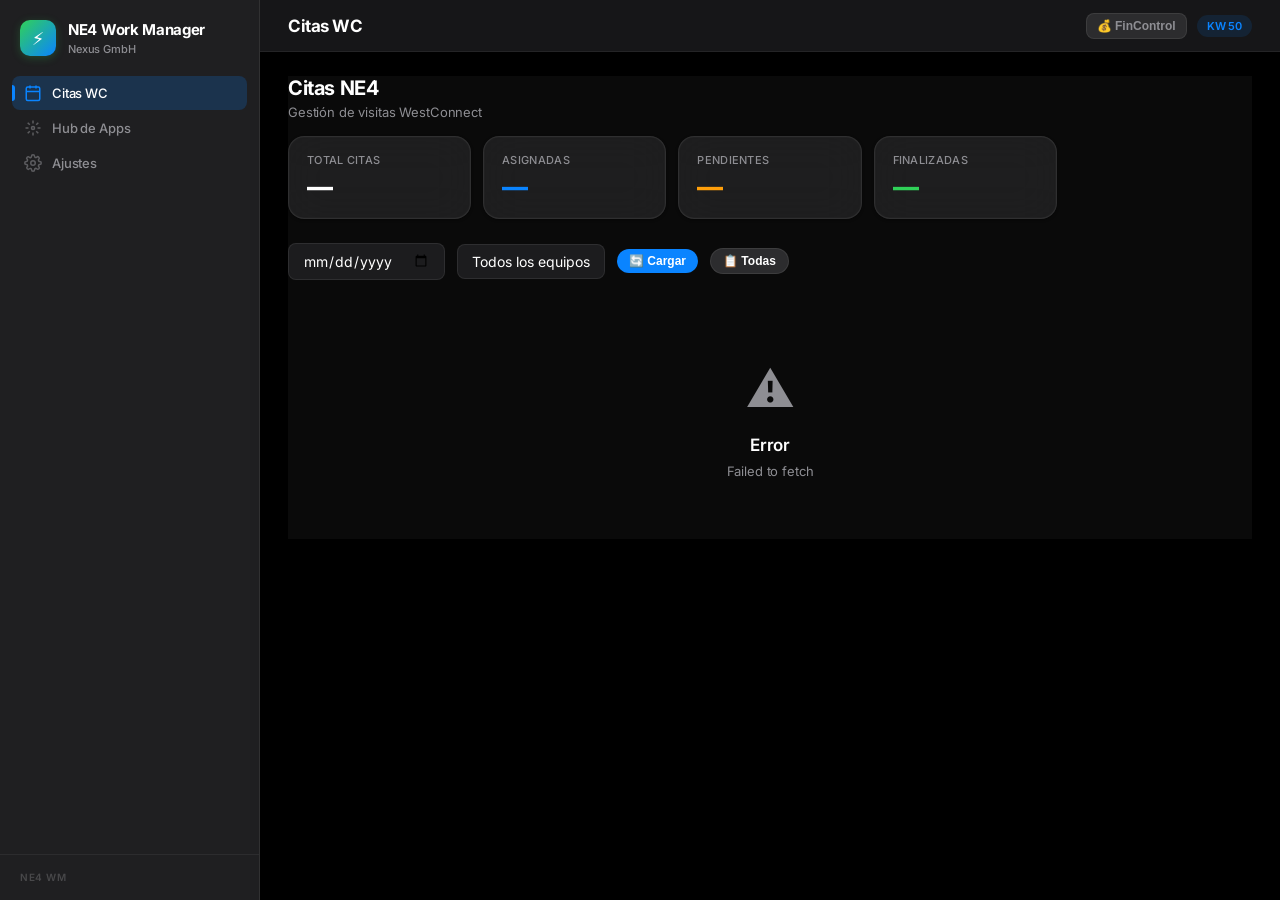
==== commit 371bd8ee: "refactor: strip to NE4 Citas + FinControl + Clima only" ====
--- a/index.html
+++ b/index.html
@@ -6,7 +6,7 @@
     <meta name="theme-color" content="#000000">
     <meta name="apple-mobile-web-app-capable" content="yes">
     <meta name="apple-mobile-web-app-status-bar-style" content="black-translucent">
-    <title>Work Manager v2</title>
+    <title>NE4 Work Manager</title>
     <link rel="manifest" href="manifest.json">
     <link rel="icon" href="data:image/svg+xml,<svg xmlns='http://www.w3.org/2000/svg' viewBox='0 0 100 100'><text y='.9em' font-size='90'>⚡</text></svg>">
     <link href="https://fonts.googleapis.com/css2?family=Inter:wght@400;500;600;700;800&display=swap" rel="stylesheet">
@@ -19,51 +19,15 @@
             <div class="sidebar-brand">
                 <div class="brand-icon">⚡</div>
                 <div>
-                    <h2>Work Manager</h2>
-                    <span class="brand-sub">v2.0 — Nexus GmbH</span>
+                    <h2>NE4 Work Manager</h2>
+                    <span class="brand-sub">Nexus GmbH</span>
                 </div>
             </div>
         </div>
         <nav class="sidebar-nav">
-            <a class="nav-item active" data-view="dashboard" onclick="window.navigate('dashboard')">
-                <svg viewBox="0 0 24 24" fill="none" stroke="currentColor" stroke-width="2"><rect x="3" y="3" width="7" height="7" rx="1"/><rect x="14" y="3" width="7" height="7" rx="1"/><rect x="3" y="14" width="7" height="7" rx="1"/><rect x="14" y="14" width="7" height="7" rx="1"/></svg>
-                Dashboard
-            </a>
-            <a class="nav-item" data-view="projects" onclick="window.navigate('projects')">
-                <svg viewBox="0 0 24 24" fill="none" stroke="currentColor" stroke-width="2"><path d="M22 19a2 2 0 01-2 2H4a2 2 0 01-2-2V5a2 2 0 012-2h5l2 3h9a2 2 0 012 2z"/></svg>
-                Proyectos
-            </a>
-            <a class="nav-item" data-view="production" onclick="window.navigate('production')">
-                <svg viewBox="0 0 24 24" fill="none" stroke="currentColor" stroke-width="2"><path d="M12 20V10M18 20V4M6 20v-4"/></svg>
-                Producción
-            </a>
-            <a class="nav-item" data-view="teams" onclick="window.navigate('teams')">
-                <svg viewBox="0 0 24 24" fill="none" stroke="currentColor" stroke-width="2"><path d="M17 21v-2a4 4 0 00-4-4H5a4 4 0 00-4-4v2"/><circle cx="9" cy="7" r="4"/><path d="M23 21v-2a4 4 0 00-3-3.87M16 3.13a4 4 0 010 7.75"/></svg>
-                Equipos
-            </a>
-            <a class="nav-item" data-view="ne3clients" onclick="window.navigate('ne3clients')">
-                <svg viewBox="0 0 24 24" fill="none" stroke="currentColor" stroke-width="2"><path d="M22 12h-4l-3 9L9 3l-3 9H2"/></svg>
-                Clientes NE3
-            </a>
-            <a class="nav-item" data-view="ne4citas" onclick="window.navigate('ne4citas')">
+            <a class="nav-item active" data-view="ne4citas" onclick="window.navigate('ne4citas')">
                 <svg viewBox="0 0 24 24" fill="none" stroke="currentColor" stroke-width="2"><rect x="3" y="4" width="18" height="18" rx="2" ry="2"/><line x1="16" y1="2" x2="16" y2="6"/><line x1="8" y1="2" x2="8" y2="6"/><line x1="3" y1="10" x2="21" y2="10"/></svg>
                 Citas WC
-            </a>
-            <a class="nav-item" data-view="gfpcitas" onclick="window.navigate('gfpcitas')">
-                <svg viewBox="0 0 24 24" fill="none" stroke="currentColor" stroke-width="2"><rect x="3" y="4" width="18" height="18" rx="2" ry="2"/><line x1="16" y1="2" x2="16" y2="6"/><line x1="8" y1="2" x2="8" y2="6"/><line x1="3" y1="10" x2="21" y2="10"/><circle cx="17" cy="17" r="5" fill="var(--bg-secondary)" stroke="currentColor"/><text x="17" y="19" text-anchor="middle" font-size="7" fill="currentColor" stroke="none">G</text></svg>
-                Citas GFP
-            </a>
-            <a class="nav-item" data-view="fieldreports" onclick="window.navigate('fieldreports')">
-                <svg viewBox="0 0 24 24" fill="none" stroke="currentColor" stroke-width="2"><path d="M14 2H6a2 2 0 00-2 2v16a2 2 0 002 2h12a2 2 0 002-2V8z"/><polyline points="14 2 14 8 20 8"/><line x1="16" y1="13" x2="8" y2="13"/><line x1="16" y1="17" x2="8" y2="17"/><polyline points="10 9 9 9 8 9"/></svg>
-                Reportes
-            </a>
-            <a class="nav-item" data-view="clients" onclick="window.navigate('clients')">
-                <svg viewBox="0 0 24 24" fill="none" stroke="currentColor" stroke-width="2"><path d="M3 9l9-7 9 7v11a2 2 0 01-2 2H5a2 2 0 01-2-2z"/><polyline points="9 22 9 12 15 12 15 22"/></svg>
-                Clientes NE4
-            </a>
-            <a class="nav-item" data-view="certification" onclick="window.navigate('certification')">
-                <svg viewBox="0 0 24 24" fill="none" stroke="currentColor" stroke-width="2"><path d="M9 11l3 3L22 4"/><path d="M21 12v7a2 2 0 01-2 2H5a2 2 0 01-2-2V5a2 2 0 012-2h11"/></svg>
-                Certificación
             </a>
             <a class="nav-item" data-view="hub" onclick="window.navigate('hub')">
                 <svg viewBox="0 0 24 24" fill="none" stroke="currentColor" stroke-width="2"><circle cx="12" cy="12" r="2"/><path d="M12 2v4M12 18v4M4.93 4.93l2.83 2.83M16.24 16.24l2.83 2.83M2 12h4M18 12h4M4.93 19.07l2.83-2.83M16.24 7.76l2.83-2.83"/></svg>
@@ -75,7 +39,7 @@
             </a>
         </nav>
         <div class="sidebar-footer">
-            <span class="version-label">WM v2.0</span>
+            <span class="version-label">NE4 WM</span>
         </div>
     </aside>
     <div class="sidebar-overlay" id="sidebarOverlay" onclick="window.toggleSidebar()"></div>
@@ -87,27 +51,17 @@
                 <button class="menu-toggle" onclick="window.toggleSidebar()">
                     <svg width="20" height="20" viewBox="0 0 24 24" fill="none" stroke="currentColor" stroke-width="2"><line x1="3" y1="12" x2="21" y2="12"/><line x1="3" y1="6" x2="21" y2="6"/><line x1="3" y1="18" x2="21" y2="18"/></svg>
                 </button>
-                <h1 id="pageTitle">Dashboard</h1>
+                <h1 id="pageTitle">Citas WC</h1>
             </div>
             <div class="topbar-right">
                 <div class="topbar-quick-links">
-                    <button class="quick-link-btn" title="Campo — Field Control" onclick="window.navigate('hub')">📡 Campo</button>
                     <button class="quick-link-btn quick-link-btn-finance" title="FinControl" onclick="window.open('https://umtelkomd-finance.web.app','_blank')">💰 FinControl</button>
                 </div>
                 <span class="kw-badge" id="currentKW"></span>
             </div>
         </header>
         <div class="content">
-            <div id="view-dashboard" class="view active"></div>
-            <div id="view-projects" class="view"></div>
-            <div id="view-production" class="view"></div>
-            <div id="view-teams" class="view"></div>
-            <div id="view-ne3clients" class="view"></div>
-            <div id="view-ne4citas" class="view"></div>
-            <div id="view-gfpcitas" class="view"></div>
-            <div id="view-clients" class="view"></div>
-            <div id="view-certification" class="view"></div>
-            <div id="view-fieldreports" class="view"></div>
+            <div id="view-ne4citas" class="view active"></div>
             <div id="view-hub" class="view"></div>
             <div id="view-settings" class="view"></div>
         </div>
@@ -133,17 +87,8 @@
     <script src="js/i18n.js"></script>
     <script src="js/db.js"></script>
     <script src="js/app.js"></script>
-    <script src="js/dashboard.js"></script>
-    <script src="js/projects.js"></script>
-    <script src="js/production.js"></script>
-    <script src="js/teams.js"></script>
-    <script src="js/ne3clients.js"></script>
     <script src="js/ne4citas.js"></script>
-    <script src="js/clients.js"></script>
-    <script src="js/certification.js"></script>
     <script src="js/settings.js"></script>
-    <script src="js/gfp-citas.js"></script>
-    <script src="js/fieldreports.js"></script>
     <script src="js/hub.js"></script>
 </body>
 </html>
--- a/css/main.css
+++ b/css/main.css
@@ -182,18 +182,20 @@
 .card-title { font-size: 13px; font-weight: 600; color: var(--text-secondary); text-transform: uppercase; letter-spacing: 0.5px; }
 
 /* ===== KPI CARDS ===== */
-.kpi-grid { display: grid; grid-template-columns: repeat(auto-fit, minmax(200px, 1fr)); gap: 16px; margin-bottom: 24px; }
+.kpi-grid { display: grid; grid-template-columns: repeat(auto-fill, minmax(180px, 1fr)); gap: 12px; margin-bottom: 24px; }
 .kpi-card {
     background: var(--bg-card);
     backdrop-filter: blur(20px);
     border: 0.5px solid var(--border);
     border-radius: var(--radius-lg);
-    padding: 20px;
+    padding: 16px 18px;
     box-shadow: var(--shadow-sm);
-}
-.kpi-label { font-size: 12px; color: var(--text-secondary); font-weight: 500; margin-bottom: 8px; }
-.kpi-value { font-size: 28px; font-weight: 800; letter-spacing: -0.03em; }
-.kpi-sub { font-size: 11px; color: var(--text-secondary); margin-top: 4px; }
+    min-width: 0;
+    overflow: hidden;
+}
+.kpi-label { font-size: 11px; color: var(--text-secondary); font-weight: 500; margin-bottom: 6px; text-transform: uppercase; letter-spacing: 0.3px; white-space: nowrap; overflow: hidden; text-overflow: ellipsis; }
+.kpi-value { font-size: 26px; font-weight: 800; letter-spacing: -0.03em; line-height: 1.1; white-space: nowrap; overflow: hidden; text-overflow: ellipsis; }
+.kpi-sub { font-size: 11px; color: var(--text-secondary); margin-top: 4px; white-space: nowrap; overflow: hidden; text-overflow: ellipsis; }
 .kpi-value.green { color: var(--green); }
 .kpi-value.blue { color: var(--blue); }
 .kpi-value.orange { color: var(--orange); }
@@ -487,15 +489,19 @@
     .menu-toggle { display: block; }
     .content { padding: 16px; }
     .topbar { padding: 0 16px; }
-    .kpi-grid { grid-template-columns: repeat(2, 1fr); }
+    .kpi-grid { grid-template-columns: repeat(2, 1fr); gap: 10px; }
+    .kpi-card { padding: 14px; }
+    .kpi-value { font-size: 22px; }
     .project-grid { grid-template-columns: 1fr; }
     .team-grid { grid-template-columns: 1fr; }
     .filter-bar { gap: 8px; }
 }
 
 @media (max-width: 480px) {
-    .kpi-grid { grid-template-columns: 1fr; }
-    .kpi-value { font-size: 24px; }
+    .kpi-grid { grid-template-columns: repeat(2, 1fr); gap: 8px; }
+    .kpi-card { padding: 12px; }
+    .kpi-value { font-size: 20px; }
+    .kpi-label { font-size: 10px; }
 }
 
 /* ===== NE4 CITAS ===== */
@@ -3478,3 +3484,228 @@
 }
 .nexus-weather-select:hover { background: rgba(255,255,255,0.14); }
 .nexus-weather-select option { background: #1c1c1e; color: #e5e5ea; }
+/* ============================================
+   NEXUS DESIGN SYSTEM v3.5 — Visual Polish
+   Mejoras visuales adicionales
+   ============================================ */
+
+/* --- Enhanced Cards --- */
+.project-card,
+.kpi-card,
+.nexus-card {
+    transition: all 0.3s cubic-bezier(0.16, 1, 0.3, 1);
+}
+
+.project-card:hover {
+    transform: translateY(-4px);
+    box-shadow: 0 20px 40px rgba(0,0,0,0.3);
+}
+
+/* --- Enhanced Weather Widget --- */
+.nexus-weather-wrapper {
+    position: relative;
+}
+
+.nexus-weather-selector {
+    position: absolute;
+    top: calc(100% + 8px);
+    right: 0;
+    min-width: 240px;
+    background: var(--bg-secondary, #1c1c1e);
+    border: 1px solid var(--border, rgba(255,255,255,0.08));
+    border-radius: 12px;
+    box-shadow: 0 20px 50px rgba(0,0,0,0.5);
+    z-index: 1000;
+    overflow: hidden;
+    animation: nexus-dropdown 0.2s ease;
+}
+
+@keyframes nexus-dropdown {
+    from { opacity: 0; transform: translateY(-10px); }
+    to { opacity: 1; transform: translateY(0); }
+}
+
+.nexus-weather-selector-header {
+    padding: 12px 16px;
+    font-size: 11px;
+    font-weight: 600;
+    text-transform: uppercase;
+    letter-spacing: 0.5px;
+    color: var(--text-secondary, #8e8e93);
+    border-bottom: 1px solid var(--border, rgba(255,255,255,0.08));
+}
+
+.nexus-weather-location {
+    display: flex;
+    align-items: center;
+    gap: 12px;
+    padding: 12px 16px;
+    cursor: pointer;
+    transition: all 0.15s;
+}
+
+.nexus-weather-location:hover {
+    background: var(--bg-hover, rgba(255,255,255,0.06));
+}
+
+.nexus-weather-location.active {
+    background: rgba(10, 132, 255, 0.1);
+    border-left: 3px solid var(--blue, #0a84ff);
+}
+
+.nexus-weather-loc-icon {
+    font-size: 20px;
+}
+
+.nexus-weather-loc-info {
+    flex: 1;
+}
+
+.nexus-weather-loc-name {
+    font-size: 14px;
+    font-weight: 600;
+    color: var(--text-primary, #ffffff);
+}
+
+.nexus-weather-loc-temp {
+    font-size: 12px;
+    color: var(--text-secondary, #8e8e93);
+}
+
+.nexus-weather-loc-project {
+    font-size: 10px;
+    padding: 2px 8px;
+    background: var(--bg-tertiary, #2c2c2e);
+    border-radius: 4px;
+    color: var(--text-secondary, #8e8e93);
+}
+
+/* --- Loading States --- */
+.nexus-skeleton {
+    background: linear-gradient(90deg, var(--bg-secondary, #1c1c1e) 25%, var(--bg-tertiary, #2c2c2e) 50%, var(--bg-secondary, #1c1c1e) 75%);
+    background-size: 200% 100%;
+    animation: nexus-skeleton 1.5s infinite;
+    border-radius: 8px;
+}
+
+@keyframes nexus-skeleton {
+    0% { background-position: 200% 0; }
+    100% { background-position: -200% 0; }
+}
+
+/* --- View Transitions --- */
+.view {
+    animation: nexus-fade-in 0.4s cubic-bezier(0.16, 1, 0.3, 1);
+}
+
+@keyframes nexus-fade-in {
+    from { opacity: 0; transform: translateY(10px); }
+    to { opacity: 1; transform: translateY(0); }
+}
+
+/* --- Enhanced Buttons --- */
+button {
+    transition: all 0.2s;
+}
+
+button:active {
+    transform: scale(0.98);
+}
+
+/* --- Focus States --- */
+input:focus,
+select:focus,
+textarea:focus {
+    outline: none;
+    box-shadow: 0 0 0 3px rgba(10, 132, 255, 0.2);
+}
+
+/* --- Smooth Scroll --- */
+html {
+    scroll-behavior: smooth;
+}
+
+/* --- Selection Color --- */
+::selection {
+    background: rgba(10, 132, 255, 0.3);
+    color: white;
+}
+
+/* --- Ripple Effect --- */
+.nexus-ripple {
+    position: relative;
+    overflow: hidden;
+}
+
+.nexus-ripple::after {
+    content: '';
+    position: absolute;
+    inset: 0;
+    background: radial-gradient(circle, rgba(255,255,255,0.3) 0%, transparent 70%);
+    opacity: 0;
+    transform: scale(0);
+    transition: transform 0.5s, opacity 0.5s;
+}
+
+.nexus-ripple:active::after {
+    opacity: 1;
+    transform: scale(2);
+    transition: 0s;
+}
+
+/* --- Toast Notifications --- */
+.nexus-toast {
+    position: fixed;
+    bottom: 24px;
+    right: 24px;
+    padding: 14px 20px;
+    background: var(--text-primary, #ffffff);
+    color: var(--bg-primary, #000000);
+    border-radius: 12px;
+    font-size: 14px;
+    font-weight: 500;
+    box-shadow: 0 10px 40px rgba(0,0,0,0.3);
+    transform: translateY(100px);
+    opacity: 0;
+    transition: all 0.3s cubic-bezier(0.16, 1, 0.3, 1);
+    z-index: 9999;
+}
+
+.nexus-toast.show {
+    transform: translateY(0);
+    opacity: 1;
+}
+
+/* --- Scrollbar Styling --- */
+::-webkit-scrollbar {
+    width: 8px;
+    height: 8px;
+}
+
+::-webkit-scrollbar-track {
+    background: transparent;
+}
+
+::-webkit-scrollbar-thumb {
+    background: var(--border, rgba(255,255,255,0.08));
+    border-radius: 4px;
+}
+
+::-webkit-scrollbar-thumb:hover {
+    background: var(--text-secondary, #8e8e93);
+}
+
+/* --- Print Styles --- */
+@media print {
+    .sidebar,
+    .topbar,
+    .nexus-header,
+    button {
+        display: none !important;
+    }
+    
+    .view {
+        padding: 0;
+        animation: none;
+    }
+}
